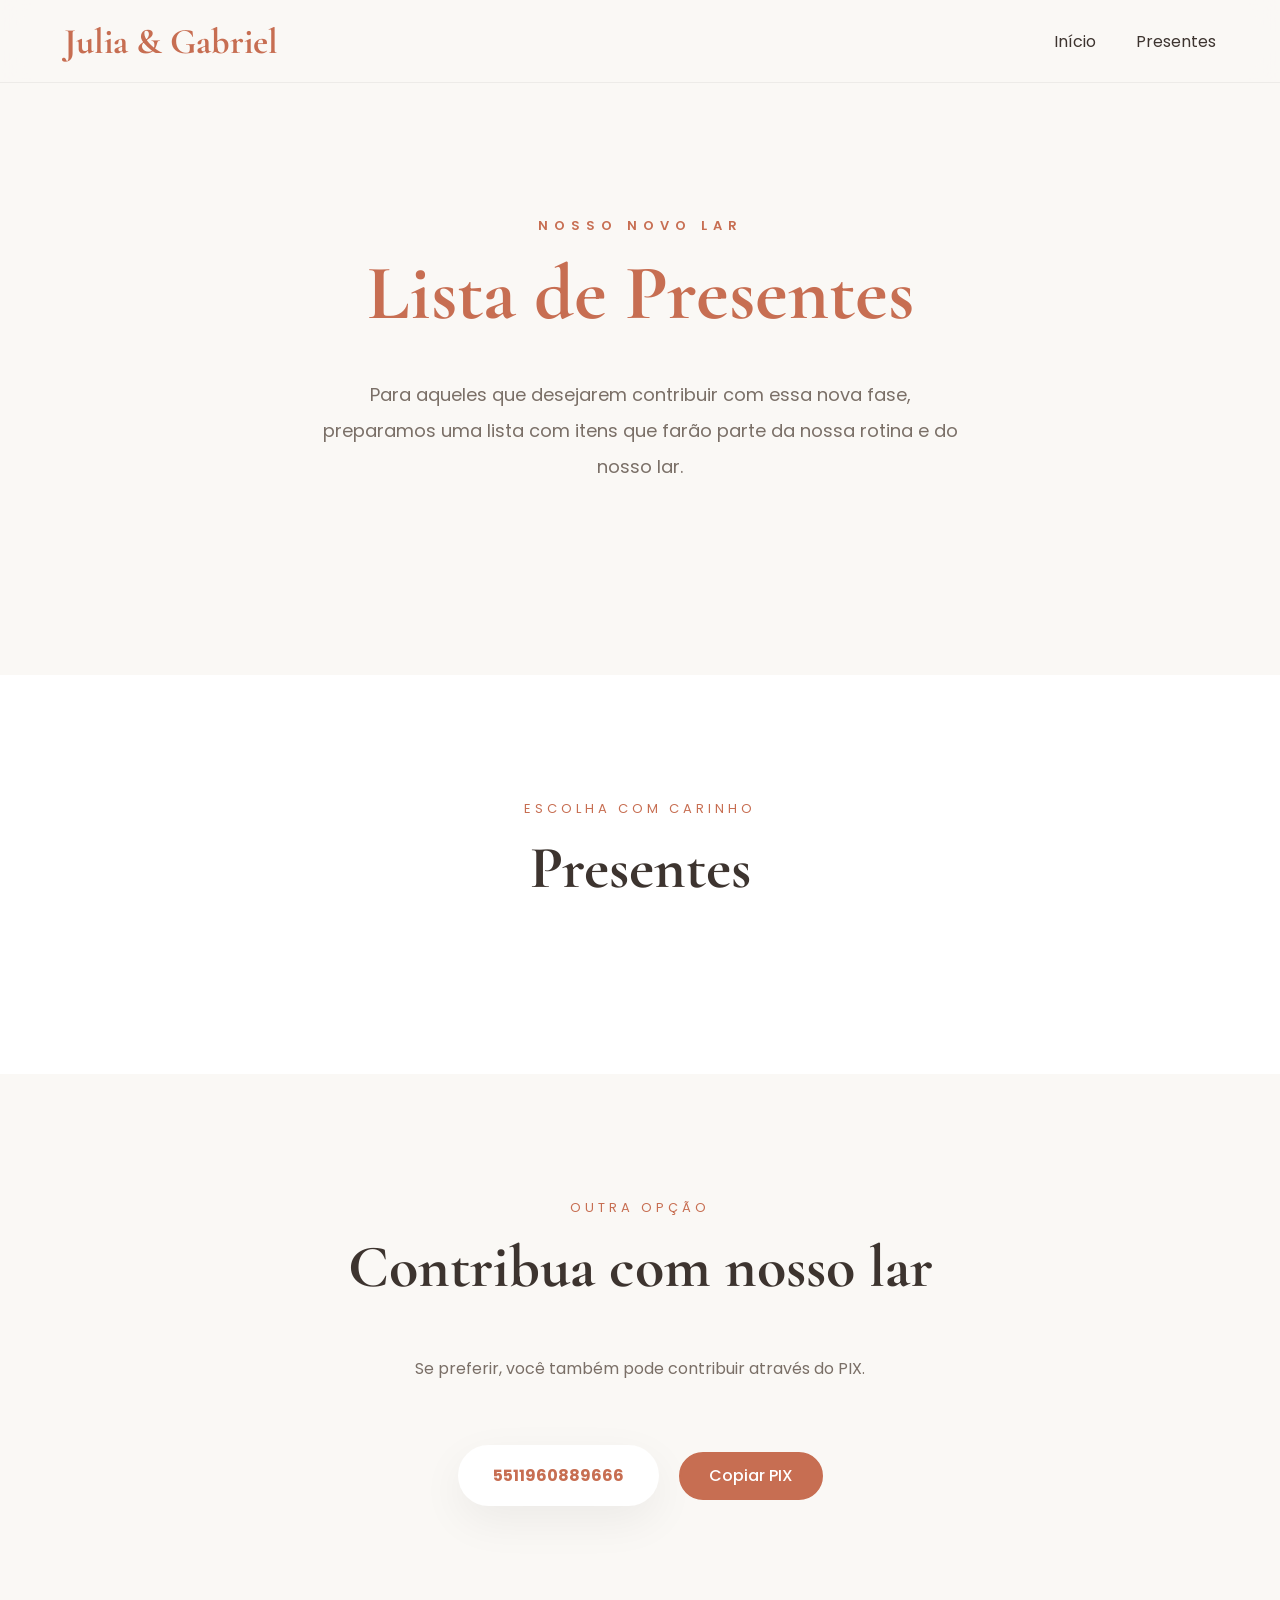
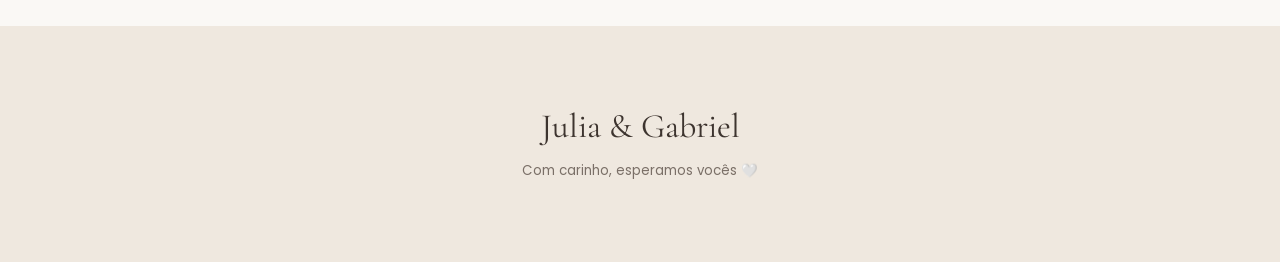
==== presentes.html @ 480dfcc9 "Add files via upload" ====
<!DOCTYPE html>
<html lang="pt-BR">

<head>

<meta charset="UTF-8">
<meta name="viewport" content="width=device-width, initial-scale=1.0">

<title>Presentes | Julia & Gabriel</title>

<link rel="stylesheet" href="style.css">


<!-- Google Fonts -->

<link rel="preconnect" href="https://fonts.googleapis.com">
<link rel="preconnect" href="https://fonts.gstatic.com" crossorigin>

<link href="https://fonts.googleapis.com/css2?family=Cormorant+Garamond:wght@500;600;700&family=Poppins:wght@300;400;500;600&display=swap" rel="stylesheet">


</head>


<body>


<header>

<nav>


<a class="logo" href="index.html">
Julia & Gabriel
</a>



<ul>

<li>
<a href="index.html">
Início
</a>
</li>


<li>
<a href="presentes.html">
Presentes
</a>
</li>


</ul>


</nav>

</header>





<section class="hero-presentes">


<div>


<p class="eyebrow">
NOSSO NOVO LAR
</p>



<h1>
Lista de Presentes
</h1>



<p class="descricao">

Para aqueles que desejarem contribuir com essa nova fase, preparamos uma lista com itens que farão parte da nossa rotina e do nosso lar.

</p>


</div>


</section>







<section class="lista-presentes">


<div class="section-title">

<span>
ESCOLHA COM CARINHO
</span>


<h2>
Presentes
</h2>


</div>




<div id="containerPresentes">

<!-- preenchido pelo JavaScript -->

</div>


</section>







<section class="pix">


<div class="section-title">

<span>
OUTRA OPÇÃO
</span>


<h2>
Contribua com nosso lar
</h2>


</div>



<p class="intro">

Se preferir, você também pode contribuir através do PIX.

</p>



<div class="pix-box">


<strong id="chavePix">
5511960889666
</strong>



<button 
class="btn btn-primary" 
onclick="copiarPix()">

Copiar PIX

</button>



</div>



</section>







<div id="modalPresente" class="modal">


<div class="modal-content">



<button 
class="fechar" 
onclick="fecharModal()">

×

</button>





<h2>
Vou presentear 💛
</h2>





<p id="nomePresenteSelecionado"></p>





<form id="formPresente">


<input

type="text"

id="nomeConvidado"

name="nome"

placeholder="Seu nome"

required

>



<input

type="hidden"

id="idPresente"

name="idPresente"

>





<button 

class="btn btn-primary"

type="submit">

Confirmar

</button>



</form>





</div>


</div>







<footer>


<p>
Julia & Gabriel
</p>


<small>
Com carinho, esperamos vocês 🤍
</small>


</footer>





<script src="presentes.js"></script>


</body>

</html>
---- style.css ----
/* ===================================
   OPEN HOUSE
   Julia & Gabriel
=================================== */

:root{

    --background:#FAF8F5;
    --paper:#FFFFFF;
    --linen:#EFE8DF;

    --offwhite:#F7F5F1;
    --terracota:#C76E52;
    --terracota-dark:#B65F44;
    --madeira:#C39B75;

    --text:#3D342F;
    --text-light:#7A6F67;

    --radius:22px;

    --shadow:
    0 15px 45px rgba(0,0,0,.06);

}

*{

    margin:0;
    padding:0;
    box-sizing:border-box;

}

html{

    scroll-behavior:smooth;

}

body{

    font-family:'Poppins',sans-serif;

    background:var(--background);

    color:var(--text);

    overflow-x:hidden;

}

/* ===================================
NAVBAR
=================================== */

header{

    position:fixed;

    width:100%;

    top:0;

    left:0;

    z-index:999;

    backdrop-filter:blur(14px);

    background:rgba(250,248,245,.78);

    border-bottom:1px solid rgba(0,0,0,.05);

}

nav{

    width:min(1200px,90%);

    margin:auto;

    height:82px;

    display:flex;

    justify-content:space-between;

    align-items:center;

}

.logo{

    text-decoration:none;

    color:var(--terracota);

    font-family:"Cormorant Garamond",serif;

    font-size:36px;

    font-weight:700;

}

nav ul{

    display:flex;

    gap:40px;

    list-style:none;

}

nav a{

    text-decoration:none;

    color:var(--text);

    transition:.3s;

}

nav li a:hover{

    color:var(--terracota);

}

/* ===================================
HERO
=================================== */

.hero{

    min-height:100vh;

    display:flex;

    align-items:center;

    justify-content:center;

    padding:120px 20px;

}

.hero-content{

    width:min(900px,100%);

    text-align:center;

}

.eyebrow{

    letter-spacing:6px;

    color:var(--terracota);

    font-size:13px;

    font-weight:600;

    text-transform:uppercase;

    margin-bottom:18px;

}

.hero h1{

    font-family:"Cormorant Garamond",serif;

    font-size:88px;

    font-weight:700;

    line-height:1;

}

.nomes{

    margin-top:20px;

    font-size:22px;

    color:var(--terracota);

}

.descricao{

    max-width:650px;

    margin:45px auto;

    line-height:2;

    color:var(--text-light);

    font-size:18px;

}

.evento{

    display:flex;

    justify-content:center;

    gap:60px;

    margin-bottom:50px;

}

.item{

    display:flex;

    align-items:center;

    gap:10px;

    color:var(--text);

}

.item svg{

    width:20px;

    height:20px;

    color:var(--terracota);

}

/* ===================================
BOTÕES
=================================== */

.acoes{

    display:flex;

    justify-content:center;

    gap:20px;

    flex-wrap:wrap;

}

.btn{

    display:flex;

    align-items:center;

    gap:10px;

    padding:18px 34px;

    border-radius:999px;

    text-decoration:none;

    transition:.3s;

    font-weight:500;

    border:2px solid var(--terracota);

    color:var(--terracota);

}

.btn:hover{

    transform:translateY(-4px);

}

.btn-primary{

    background:var(--terracota);

    color:white;

}

.btn-primary:hover{

    background:var(--terracota-dark);

}

/* ===================================
CONTADOR
=================================== */

#contador {
    display: flex;
    justify-content: center;
    gap: 25px;
    margin-top: 40px;
}

.tempo {
    text-align: center;
}

.tempo span {
    font-family: 'Cormorant Garamond', serif;
    font-size: 48px;
    color: #cf7558;
    font-weight: 600;
}

.tempo small {
    display: block;
    font-family: 'Poppins', sans-serif;
    font-size: 12px;
    text-transform: uppercase;
    letter-spacing: 2px;
}

/* ===================================
SEÇÕES
=================================== */

section{

    padding:120px 20px;

}

.section-title{

    text-align:center;

    margin-bottom:50px;

}

.section-title span{

    color:var(--terracota);

    text-transform:uppercase;

    letter-spacing:4px;

    font-size:13px;

}

.section-title h2{

    margin-top:12px;

    font-family:"Cormorant Garamond",serif;

    font-size:60px;

}

.sobre{

    background:var(--paper);

}

.sobre p{

    width:min(750px,100%);

    margin:auto;

    text-align:center;

    line-height:2;

    color:var(--text-light);

    font-size:18px;

}

/* ===================================
PALETA
=================================== */

.intro{

    max-width:700px;

    margin:0 auto 60px;

    text-align:center;

    color:var(--text-light);

    line-height:2;

}

.palette{

    display:grid;

    grid-template-columns:repeat(auto-fit,minmax(180px,1fr));

    gap:30px;

    width:min(1000px,100%);

    margin:auto;

}

.palette-item{

    background:white;

    padding:35px;

    border-radius:var(--radius);

    box-shadow:var(--shadow);

    text-align:center;

    transition:.35s;

}

.palette-item:hover{

    transform:translateY(-10px);

}

.circle{

    width:90px;

    height:90px;

    border-radius:50%;

    margin:0 auto 20px;

}

.offwhite{

    background:#F7F5F1;

    border:1px solid #E6DFD8;

}

.madeira{

    background:var(--madeira);

}

.terracota{

    background:var(--terracota);

}

.algodao{

    background:var(--linen);

    border:1px solid #DDD4CB;

}

.palette-item h3{

    font-family:"Cormorant Garamond",serif;

    font-size:32px;

}

/* ===================================
CTA
=================================== */

.cta{

    text-align:center;

}

.icone svg{

    width:45px;

    height:45px;

    color:var(--terracota);

    margin-bottom:20px;

}

.cta h2{

    font-family:"Cormorant Garamond",serif;

    font-size:54px;

}

.cta p{

    max-width:650px;

    margin:30px auto 40px;

    line-height:2;

    color:var(--text-light);

}

/* ===================================
FOOTER
=================================== */

footer{

    padding:80px 20px;

    text-align:center;

    background:var(--linen);

}

footer p{

    font-family:"Cormorant Garamond",serif;

    font-size:34px;

    margin-bottom:10px;

}

footer small{

    color:var(--text-light);

}

/* ===================================
RESPONSIVO
=================================== */

@media(max-width:900px){

nav ul{

display:none;

}

.hero h1{

font-size:58px;

}

.section-title h2{

font-size:44px;

}

.evento{

flex-direction:column;

gap:18px;

}

.acoes{

flex-direction:column;

}

.btn{

justify-content:center;

}

.palette{

grid-template-columns:1fr 1fr;

}

}

@media(max-width:600px){

.palette{

grid-template-columns:1fr;

}

.hero{

padding-top:150px;

}

.hero h1{

font-size:48px;

}

.descricao{

font-size:16px;

}
}

/* ===================================
   PÁGINA DE PRESENTES
=================================== */


.hero-presentes{

    min-height:75vh;

    display:flex;

    justify-content:center;

    align-items:center;

    text-align:center;

    padding:150px 20px 80px;

}



.hero-presentes h1{

    font-family:"Cormorant Garamond",serif;

    font-size:78px;

    font-weight:700;

    line-height:1;

    color:var(--terracota);

}




.lista-presentes{

    background:var(--paper);

}



#containerPresentes{

    width:min(1200px,90%);

    margin:auto;

    display:grid;

    grid-template-columns:
    repeat(auto-fit,minmax(260px,1fr));

    gap:35px;

}





/* CARD PRESENTE */

.card-presente{

    background:var(--background);

    border-radius:var(--radius);

    padding:30px;

    text-align:center;

    box-shadow:var(--shadow);

    transition:.35s;

}



.card-presente:hover{

    transform:translateY(-8px);

}




.imagem-presente{

    height:190px;

    display:flex;

    align-items:center;

    justify-content:center;

    font-size:65px;

    margin-bottom:25px;

}



.imagem-presente img{

    width:100%;

    height:100%;

    object-fit:cover;

    border-radius:18px;

}





.card-presente h3{

    font-family:"Cormorant Garamond",serif;

    font-size:34px;

    font-weight:600;

    margin-bottom:10px;

}




.card-presente p{

    color:var(--text-light);

    margin-bottom:15px;

}



.card-presente strong{

    display:block;

    color:var(--terracota);

    font-size:18px;

    margin-bottom:25px;

}



.card-presente button{

    display:flex;

    justify-content:center;

    align-items:center;

    margin:25px auto 0;

    background:var(--terracota);

    color:white;

    border:none;

    padding:16px 40px;

    border-radius:999px;

    font-family:"Poppins",sans-serif;

    font-size:16px;

    cursor:pointer;

    transition:.3s;

}

.card-presente button:hover{

    background:var(--terracota-dark);

    transform:translateY(-3px);

}





/* ===================================
PIX
=================================== */


.pix{

    text-align:center;

    background:var(--background);

}



.pix-box{

    display:flex;

    justify-content:center;

    align-items:center;

    gap:20px;

    flex-wrap:wrap;

}



.pix-box strong{

    background:white;

    padding:18px 35px;

    border-radius:999px;

    box-shadow:var(--shadow);

    color:var(--terracota);

}





/* ===================================
MODAL PRESENTE
=================================== */


.modal{

    display:none;

    position:fixed;

    top:0;
    left:0;

    width:100%;
    height:100%;

    background:rgba(0,0,0,.45);

    justify-content:center;
    align-items:center;

    z-index:9999;

}



.modal-content{

    position:relative;

    width:min(520px,90%);

    background:white;

    padding:45px 50px;

    border-radius:30px;

    text-align:center;

    box-shadow:0 20px 60px rgba(0,0,0,.15);



}



.fechar{

    position:absolute;

    top:15px;
    right:20px;

    border:none;

    background:none;

    font-size:30px;

    cursor:pointer;

}




/* ===================================
RESPONSIVO PRESENTES
=================================== */


@media(max-width:900px){


.hero-presentes h1{

    font-size:58px;

}


}



@media(max-width:600px){


.hero-presentes h1{

    font-size:45px;

}


#containerPresentes{

    width:90%;

}


.card-presente h3{

    font-size:28px;

}


}

#containerPresentes{

    display:grid !important;

    grid-template-columns:repeat(
        auto-fit,
        minmax(260px,1fr)
    ) !important;

    gap:30px;

}



.card-presente{

    background:white !important;

    padding:30px !important;

    border-radius:22px !important;

    box-shadow:
    0 15px 45px rgba(0,0,0,.06) !important;

}
/* ===================================
   AJUSTE MODAL PRESENTE
=================================== */

.modal-content h2{

    font-family:"Cormorant Garamond",serif;
    font-size:38px;
    color:var(--text);
    margin-bottom:15px;

}


.modal-content p{

    font-size:18px;
    color:var(--text);
    margin-bottom:15px;

}


.modal-content input{

    width:100%;

    max-width:260px;

    padding:14px 20px;

    border:1px solid #ddd;

    border-radius:999px;

    font-family:"Poppins",sans-serif;

    font-size:15px;

    text-align:center;

    outline:none;

    margin-bottom:20px;

}


.modal-content input:focus{

    border-color:var(--terracota);

}


.modal-content button{

    background:var(--terracota);

    color:white;

    border:none;

    padding:16px 40px;

    border-radius:999px;

    font-family:"Poppins",sans-serif;

    font-size:16px;

    cursor:pointer;

    transition:.3s;

}


.modal-content button:hover{

    background:var(--terracota-dark);

    transform:translateY(-3px);

}


/* nome do presente escolhido */

.modal-content strong{

    color:var(--text);

}

/* ===================================
   AJUSTE FINAL DOS BOTÕES
   OPEN HOUSE
=================================== */


/* Base de todos os botões */

.btn,
button.btn,
.card-presente button,
.card-presente a.btn,
.modal-content button:not(.fechar){

    display:inline-flex;

    width:auto;

    min-width:0;

    height:auto;

    align-items:center;

    justify-content:center;

    text-align:center;

    gap:10px;

    padding:14px 28px;

    border-radius:999px;

    font-family:"Poppins",sans-serif;

    font-size:16px;

    font-weight:500;

    line-height:1;

    white-space:nowrap;

    box-sizing:border-box;

}



/* Remove largura forçada dos cards */

.card-presente button,
.card-presente a.btn{

    margin-left:auto;

    margin-right:auto;

}



/* Botão principal */

.btn-primary,
.card-presente button.btn-primary,
.modal-content button:not(.fechar){

    background:var(--terracota);

    color:white;

    border:2px solid var(--terracota);

}



/* Botão secundário */

.btn:not(.btn-primary){

    background:transparent;

    color:var(--terracota);

    border:2px solid var(--terracota);

}



/* Hover */

.btn:hover,
.card-presente button:hover,
.modal-content button:not(.fechar):hover{

    transform:translateY(-3px);

}



/* Ícones dentro dos botões */

.btn svg,
.btn i{

    width:18px;

    height:18px;

    flex-shrink:0;

}



/* Botão desabilitado */

button:disabled{

    cursor:not-allowed;

    opacity:.7;

    transform:none !important;

}



/* ===================================
   BOTÃO FECHAR DO MODAL
   NÃO ALTERAR
=================================== */


.fechar{

    width:auto !important;

    min-width:0 !important;

    height:auto !important;

    padding: 2px !important;

    border:none !important;

    background: var(--terracota) !important;

    display:block !important;

    transform:none !important;

}
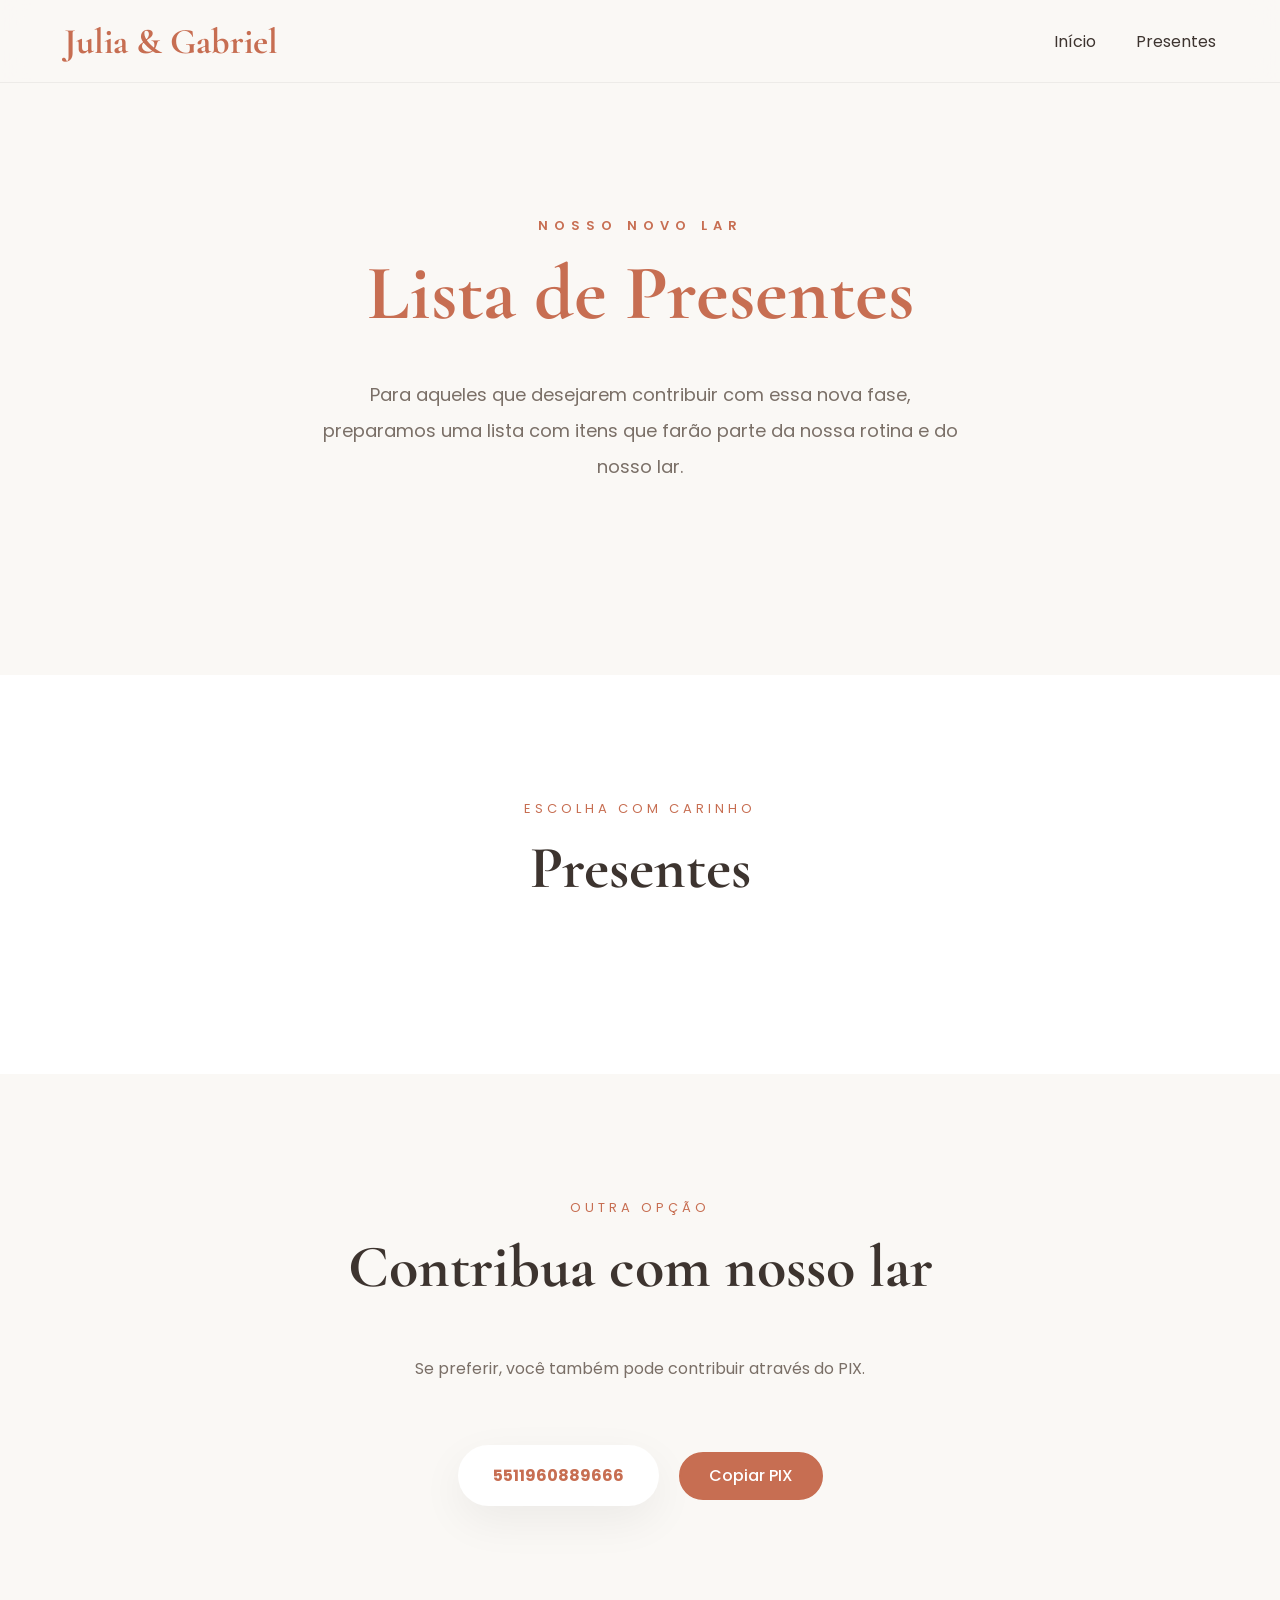
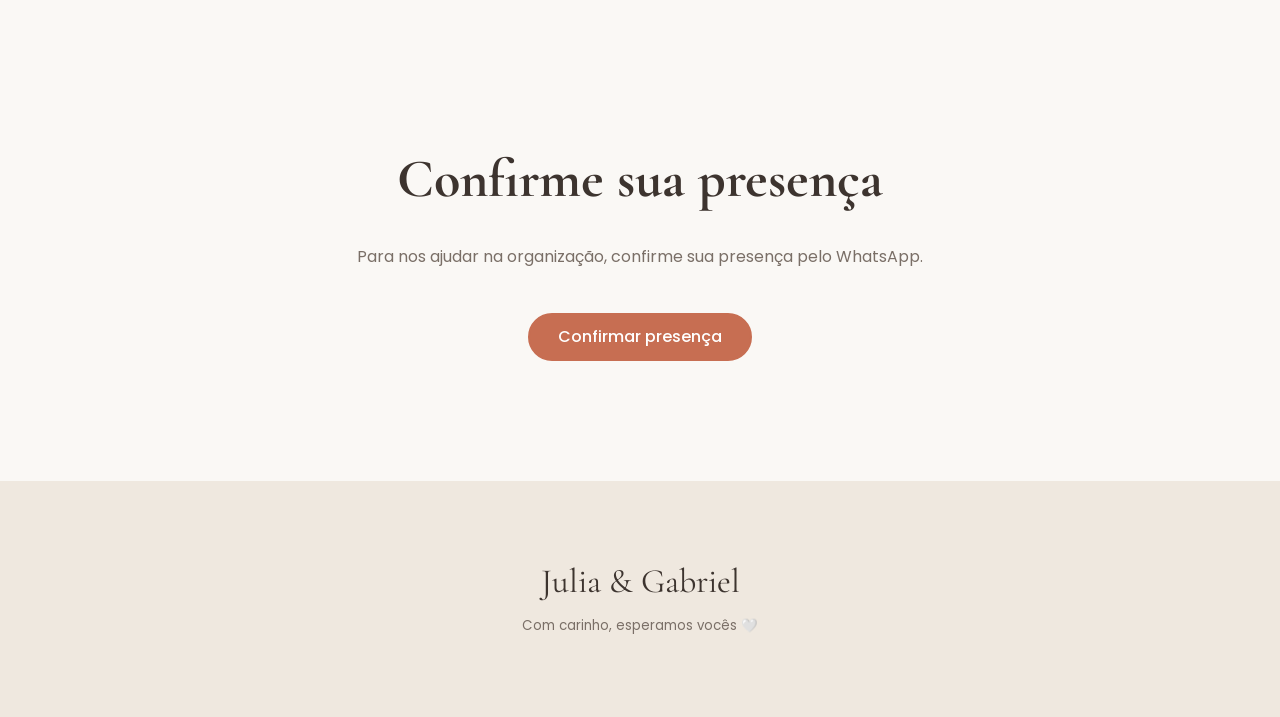
==== commit e1c6535a: "Primeira versão do Open House" ====
--- a/presentes.html
+++ b/presentes.html
@@ -1,314 +1,337 @@
-<!DOCTYPE html>
-<html lang="pt-BR">
-
-<head>
-
-<meta charset="UTF-8">
-<meta name="viewport" content="width=device-width, initial-scale=1.0">
-
-<title>Presentes | Julia & Gabriel</title>
-
-<link rel="stylesheet" href="style.css">
-
-
-<!-- Google Fonts -->
-
-<link rel="preconnect" href="https://fonts.googleapis.com">
-<link rel="preconnect" href="https://fonts.gstatic.com" crossorigin>
-
-<link href="https://fonts.googleapis.com/css2?family=Cormorant+Garamond:wght@500;600;700&family=Poppins:wght@300;400;500;600&display=swap" rel="stylesheet">
-
-
-</head>
-
-
-<body>
-
-
-<header>
-
-<nav>
-
-
-<a class="logo" href="index.html">
-Julia & Gabriel
-</a>
-
-
-
-<ul>
-
-<li>
-<a href="index.html">
-Início
-</a>
-</li>
-
-
-<li>
-<a href="presentes.html">
-Presentes
-</a>
-</li>
-
-
-</ul>
-
-
-</nav>
-
-</header>
-
-
-
-
-
-<section class="hero-presentes">
-
-
-<div>
-
-
-<p class="eyebrow">
-NOSSO NOVO LAR
-</p>
-
-
-
-<h1>
-Lista de Presentes
-</h1>
-
-
-
-<p class="descricao">
-
-Para aqueles que desejarem contribuir com essa nova fase, preparamos uma lista com itens que farão parte da nossa rotina e do nosso lar.
-
-</p>
-
-
-</div>
-
-
-</section>
-
-
-
-
-
-
-
-<section class="lista-presentes">
-
-
-<div class="section-title">
-
-<span>
-ESCOLHA COM CARINHO
-</span>
-
-
-<h2>
-Presentes
-</h2>
-
-
-</div>
-
-
-
-
-<div id="containerPresentes">
-
-<!-- preenchido pelo JavaScript -->
-
-</div>
-
-
-</section>
-
-
-
-
-
-
-
-<section class="pix">
-
-
-<div class="section-title">
-
-<span>
-OUTRA OPÇÃO
-</span>
-
-
-<h2>
-Contribua com nosso lar
-</h2>
-
-
-</div>
-
-
-
-<p class="intro">
-
-Se preferir, você também pode contribuir através do PIX.
-
-</p>
-
-
-
-<div class="pix-box">
-
-
-<strong id="chavePix">
-5511960889666
-</strong>
-
-
-
-<button 
-class="btn btn-primary" 
-onclick="copiarPix()">
-
-Copiar PIX
-
-</button>
-
-
-
-</div>
-
-
-
-</section>
-
-
-
-
-
-
-
-<div id="modalPresente" class="modal">
-
-
-<div class="modal-content">
-
-
-
-<button 
-class="fechar" 
-onclick="fecharModal()">
-
-×
-
-</button>
-
-
-
-
-
-<h2>
-Vou presentear 💛
-</h2>
-
-
-
-
-
-<p id="nomePresenteSelecionado"></p>
-
-
-
-
-
-<form id="formPresente">
-
-
-<input
-
-type="text"
-
-id="nomeConvidado"
-
-name="nome"
-
-placeholder="Seu nome"
-
-required
-
->
-
-
-
-<input
-
-type="hidden"
-
-id="idPresente"
-
-name="idPresente"
-
->
-
-
-
-
-
-<button 
-
-class="btn btn-primary"
-
-type="submit">
-
-Confirmar
-
-</button>
-
-
-
-</form>
-
-
-
-
-
-</div>
-
-
-</div>
-
-
-
-
-
-
-
-<footer>
-
-
-<p>
-Julia & Gabriel
-</p>
-
-
-<small>
-Com carinho, esperamos vocês 🤍
-</small>
-
-
-</footer>
-
-
-
-
-
-<script src="presentes.js"></script>
-
-
-</body>
-
+<!DOCTYPE html>
+<html lang="pt-BR">
+
+<head>
+
+<meta charset="UTF-8">
+<meta name="viewport" content="width=device-width, initial-scale=1.0">
+
+<title>Presentes | Julia & Gabriel</title>
+
+<link rel="stylesheet" href="style.css">
+
+
+<!-- Google Fonts -->
+
+<link rel="preconnect" href="https://fonts.googleapis.com">
+<link rel="preconnect" href="https://fonts.gstatic.com" crossorigin>
+
+<link href="https://fonts.googleapis.com/css2?family=Cormorant+Garamond:wght@500;600;700&family=Poppins:wght@300;400;500;600&display=swap" rel="stylesheet">
+
+
+</head>
+
+
+<body>
+
+
+<header>
+
+<nav>
+
+
+<a class="logo" href="index.html">
+Julia & Gabriel
+</a>
+
+
+
+<ul>
+
+<li>
+<a href="index.html">
+Início
+</a>
+</li>
+
+
+<li>
+<a href="presentes.html">
+Presentes
+</a>
+</li>
+
+
+</ul>
+
+
+</nav>
+
+</header>
+
+
+
+
+
+<section class="hero-presentes">
+
+
+<div>
+
+
+<p class="eyebrow">
+NOSSO NOVO LAR
+</p>
+
+
+
+<h1>
+Lista de Presentes
+</h1>
+
+
+
+<p class="descricao">
+
+Para aqueles que desejarem contribuir com essa nova fase, preparamos uma lista com itens que farão parte da nossa rotina e do nosso lar.
+
+</p>
+
+
+</div>
+
+
+</section>
+
+
+
+
+
+
+
+<section class="lista-presentes">
+
+
+<div class="section-title">
+
+<span>
+ESCOLHA COM CARINHO
+</span>
+
+
+<h2>
+Presentes
+</h2>
+
+
+</div>
+
+
+
+
+<div id="containerPresentes">
+
+<!-- preenchido pelo JavaScript -->
+
+</div>
+
+
+</section>
+
+
+
+
+
+
+
+<section class="pix">
+
+
+<div class="section-title">
+
+<span>
+OUTRA OPÇÃO
+</span>
+
+
+<h2>
+Contribua com nosso lar
+</h2>
+
+
+</div>
+
+
+
+<p class="intro">
+
+Se preferir, você também pode contribuir através do PIX.
+
+</p>
+
+
+
+<div class="pix-box">
+
+
+<strong id="chavePix">
+5511960889666
+</strong>
+
+
+
+<button 
+class="btn btn-primary" 
+onclick="copiarPix()">
+
+Copiar PIX
+
+</button>
+
+
+
+</div>
+
+
+
+</section>
+
+
+
+
+
+
+
+<div id="modalPresente" class="modal">
+
+
+<div class="modal-content">
+
+
+
+<button 
+class="fechar" 
+onclick="fecharModal()">
+
+×
+
+</button>
+
+
+
+
+
+<h2>
+Vou presentear 💛
+</h2>
+
+
+
+
+
+<p id="nomePresenteSelecionado"></p>
+
+
+
+
+
+<form id="formPresente">
+
+
+<input
+
+type="text"
+
+id="nomeConvidado"
+
+name="nome"
+
+placeholder="Seu nome"
+
+required
+
+>
+
+
+
+<input
+
+type="hidden"
+
+id="idPresente"
+
+name="idPresente"
+
+>
+
+
+
+
+
+<button 
+
+class="btn btn-primary"
+
+type="submit">
+
+Confirmar
+
+</button>
+
+
+
+</form>
+
+
+
+
+
+</div>
+
+
+</div>
+
+
+<section id="rsvp" class="cta">
+
+        <i data-lucide="message-circle-heart" class="icone"></i>
+
+        <h2>Confirme sua presença</h2>
+
+        <p>
+
+            Para nos ajudar na organização,
+            confirme sua presença pelo WhatsApp.
+
+        </p>
+
+        <a 
+            href="https://wa.me/5511960889666?text=Olá,%20Julia%20e%20Gabriel!%20Confirmo%20minha%20presença%20no%20Open%20House%20do%20novo%20lar%20de%20vocês%20"
+            class="btn btn-primary"
+            target="_blank">
+
+             Confirmar presença
+
+        </a>
+
+    </section>
+
+
+
+
+
+<footer>
+
+
+<p>
+Julia & Gabriel
+</p>
+
+
+<small>
+Com carinho, esperamos vocês 🤍
+</small>
+
+
+</footer>
+
+
+
+
+
+<script src="presentes.js"></script>
+
+
+</body>
+
 </html>
--- a/style.css
+++ b/style.css
@@ -1,1305 +1,1305 @@
-/* ===================================
-   OPEN HOUSE
-   Julia & Gabriel
-=================================== */
-
-:root{
-
-    --background:#FAF8F5;
-    --paper:#FFFFFF;
-    --linen:#EFE8DF;
-
-    --offwhite:#F7F5F1;
-    --terracota:#C76E52;
-    --terracota-dark:#B65F44;
-    --madeira:#C39B75;
-
-    --text:#3D342F;
-    --text-light:#7A6F67;
-
-    --radius:22px;
-
-    --shadow:
-    0 15px 45px rgba(0,0,0,.06);
-
-}
-
-*{
-
-    margin:0;
-    padding:0;
-    box-sizing:border-box;
-
-}
-
-html{
-
-    scroll-behavior:smooth;
-
-}
-
-body{
-
-    font-family:'Poppins',sans-serif;
-
-    background:var(--background);
-
-    color:var(--text);
-
-    overflow-x:hidden;
-
-}
-
-/* ===================================
-NAVBAR
-=================================== */
-
-header{
-
-    position:fixed;
-
-    width:100%;
-
-    top:0;
-
-    left:0;
-
-    z-index:999;
-
-    backdrop-filter:blur(14px);
-
-    background:rgba(250,248,245,.78);
-
-    border-bottom:1px solid rgba(0,0,0,.05);
-
-}
-
-nav{
-
-    width:min(1200px,90%);
-
-    margin:auto;
-
-    height:82px;
-
-    display:flex;
-
-    justify-content:space-between;
-
-    align-items:center;
-
-}
-
-.logo{
-
-    text-decoration:none;
-
-    color:var(--terracota);
-
-    font-family:"Cormorant Garamond",serif;
-
-    font-size:36px;
-
-    font-weight:700;
-
-}
-
-nav ul{
-
-    display:flex;
-
-    gap:40px;
-
-    list-style:none;
-
-}
-
-nav a{
-
-    text-decoration:none;
-
-    color:var(--text);
-
-    transition:.3s;
-
-}
-
-nav li a:hover{
-
-    color:var(--terracota);
-
-}
-
-/* ===================================
-HERO
-=================================== */
-
-.hero{
-
-    min-height:100vh;
-
-    display:flex;
-
-    align-items:center;
-
-    justify-content:center;
-
-    padding:120px 20px;
-
-}
-
-.hero-content{
-
-    width:min(900px,100%);
-
-    text-align:center;
-
-}
-
-.eyebrow{
-
-    letter-spacing:6px;
-
-    color:var(--terracota);
-
-    font-size:13px;
-
-    font-weight:600;
-
-    text-transform:uppercase;
-
-    margin-bottom:18px;
-
-}
-
-.hero h1{
-
-    font-family:"Cormorant Garamond",serif;
-
-    font-size:88px;
-
-    font-weight:700;
-
-    line-height:1;
-
-}
-
-.nomes{
-
-    margin-top:20px;
-
-    font-size:22px;
-
-    color:var(--terracota);
-
-}
-
-.descricao{
-
-    max-width:650px;
-
-    margin:45px auto;
-
-    line-height:2;
-
-    color:var(--text-light);
-
-    font-size:18px;
-
-}
-
-.evento{
-
-    display:flex;
-
-    justify-content:center;
-
-    gap:60px;
-
-    margin-bottom:50px;
-
-}
-
-.item{
-
-    display:flex;
-
-    align-items:center;
-
-    gap:10px;
-
-    color:var(--text);
-
-}
-
-.item svg{
-
-    width:20px;
-
-    height:20px;
-
-    color:var(--terracota);
-
-}
-
-/* ===================================
-BOTÕES
-=================================== */
-
-.acoes{
-
-    display:flex;
-
-    justify-content:center;
-
-    gap:20px;
-
-    flex-wrap:wrap;
-
-}
-
-.btn{
-
-    display:flex;
-
-    align-items:center;
-
-    gap:10px;
-
-    padding:18px 34px;
-
-    border-radius:999px;
-
-    text-decoration:none;
-
-    transition:.3s;
-
-    font-weight:500;
-
-    border:2px solid var(--terracota);
-
-    color:var(--terracota);
-
-}
-
-.btn:hover{
-
-    transform:translateY(-4px);
-
-}
-
-.btn-primary{
-
-    background:var(--terracota);
-
-    color:white;
-
-}
-
-.btn-primary:hover{
-
-    background:var(--terracota-dark);
-
-}
-
-/* ===================================
-CONTADOR
-=================================== */
-
-#contador {
-    display: flex;
-    justify-content: center;
-    gap: 25px;
-    margin-top: 40px;
-}
-
-.tempo {
-    text-align: center;
-}
-
-.tempo span {
-    font-family: 'Cormorant Garamond', serif;
-    font-size: 48px;
-    color: #cf7558;
-    font-weight: 600;
-}
-
-.tempo small {
-    display: block;
-    font-family: 'Poppins', sans-serif;
-    font-size: 12px;
-    text-transform: uppercase;
-    letter-spacing: 2px;
-}
-
-/* ===================================
-SEÇÕES
-=================================== */
-
-section{
-
-    padding:120px 20px;
-
-}
-
-.section-title{
-
-    text-align:center;
-
-    margin-bottom:50px;
-
-}
-
-.section-title span{
-
-    color:var(--terracota);
-
-    text-transform:uppercase;
-
-    letter-spacing:4px;
-
-    font-size:13px;
-
-}
-
-.section-title h2{
-
-    margin-top:12px;
-
-    font-family:"Cormorant Garamond",serif;
-
-    font-size:60px;
-
-}
-
-.sobre{
-
-    background:var(--paper);
-
-}
-
-.sobre p{
-
-    width:min(750px,100%);
-
-    margin:auto;
-
-    text-align:center;
-
-    line-height:2;
-
-    color:var(--text-light);
-
-    font-size:18px;
-
-}
-
-/* ===================================
-PALETA
-=================================== */
-
-.intro{
-
-    max-width:700px;
-
-    margin:0 auto 60px;
-
-    text-align:center;
-
-    color:var(--text-light);
-
-    line-height:2;
-
-}
-
-.palette{
-
-    display:grid;
-
-    grid-template-columns:repeat(auto-fit,minmax(180px,1fr));
-
-    gap:30px;
-
-    width:min(1000px,100%);
-
-    margin:auto;
-
-}
-
-.palette-item{
-
-    background:white;
-
-    padding:35px;
-
-    border-radius:var(--radius);
-
-    box-shadow:var(--shadow);
-
-    text-align:center;
-
-    transition:.35s;
-
-}
-
-.palette-item:hover{
-
-    transform:translateY(-10px);
-
-}
-
-.circle{
-
-    width:90px;
-
-    height:90px;
-
-    border-radius:50%;
-
-    margin:0 auto 20px;
-
-}
-
-.offwhite{
-
-    background:#F7F5F1;
-
-    border:1px solid #E6DFD8;
-
-}
-
-.madeira{
-
-    background:var(--madeira);
-
-}
-
-.terracota{
-
-    background:var(--terracota);
-
-}
-
-.algodao{
-
-    background:var(--linen);
-
-    border:1px solid #DDD4CB;
-
-}
-
-.palette-item h3{
-
-    font-family:"Cormorant Garamond",serif;
-
-    font-size:32px;
-
-}
-
-/* ===================================
-CTA
-=================================== */
-
-.cta{
-
-    text-align:center;
-
-}
-
-.icone svg{
-
-    width:45px;
-
-    height:45px;
-
-    color:var(--terracota);
-
-    margin-bottom:20px;
-
-}
-
-.cta h2{
-
-    font-family:"Cormorant Garamond",serif;
-
-    font-size:54px;
-
-}
-
-.cta p{
-
-    max-width:650px;
-
-    margin:30px auto 40px;
-
-    line-height:2;
-
-    color:var(--text-light);
-
-}
-
-/* ===================================
-FOOTER
-=================================== */
-
-footer{
-
-    padding:80px 20px;
-
-    text-align:center;
-
-    background:var(--linen);
-
-}
-
-footer p{
-
-    font-family:"Cormorant Garamond",serif;
-
-    font-size:34px;
-
-    margin-bottom:10px;
-
-}
-
-footer small{
-
-    color:var(--text-light);
-
-}
-
-/* ===================================
-RESPONSIVO
-=================================== */
-
-@media(max-width:900px){
-
-nav ul{
-
-display:none;
-
-}
-
-.hero h1{
-
-font-size:58px;
-
-}
-
-.section-title h2{
-
-font-size:44px;
-
-}
-
-.evento{
-
-flex-direction:column;
-
-gap:18px;
-
-}
-
-.acoes{
-
-flex-direction:column;
-
-}
-
-.btn{
-
-justify-content:center;
-
-}
-
-.palette{
-
-grid-template-columns:1fr 1fr;
-
-}
-
-}
-
-@media(max-width:600px){
-
-.palette{
-
-grid-template-columns:1fr;
-
-}
-
-.hero{
-
-padding-top:150px;
-
-}
-
-.hero h1{
-
-font-size:48px;
-
-}
-
-.descricao{
-
-font-size:16px;
-
-}
-}
-
-/* ===================================
-   PÁGINA DE PRESENTES
-=================================== */
-
-
-.hero-presentes{
-
-    min-height:75vh;
-
-    display:flex;
-
-    justify-content:center;
-
-    align-items:center;
-
-    text-align:center;
-
-    padding:150px 20px 80px;
-
-}
-
-
-
-.hero-presentes h1{
-
-    font-family:"Cormorant Garamond",serif;
-
-    font-size:78px;
-
-    font-weight:700;
-
-    line-height:1;
-
-    color:var(--terracota);
-
-}
-
-
-
-
-.lista-presentes{
-
-    background:var(--paper);
-
-}
-
-
-
-#containerPresentes{
-
-    width:min(1200px,90%);
-
-    margin:auto;
-
-    display:grid;
-
-    grid-template-columns:
-    repeat(auto-fit,minmax(260px,1fr));
-
-    gap:35px;
-
-}
-
-
-
-
-
-/* CARD PRESENTE */
-
-.card-presente{
-
-    background:var(--background);
-
-    border-radius:var(--radius);
-
-    padding:30px;
-
-    text-align:center;
-
-    box-shadow:var(--shadow);
-
-    transition:.35s;
-
-}
-
-
-
-.card-presente:hover{
-
-    transform:translateY(-8px);
-
-}
-
-
-
-
-.imagem-presente{
-
-    height:190px;
-
-    display:flex;
-
-    align-items:center;
-
-    justify-content:center;
-
-    font-size:65px;
-
-    margin-bottom:25px;
-
-}
-
-
-
-.imagem-presente img{
-
-    width:100%;
-
-    height:100%;
-
-    object-fit:cover;
-
-    border-radius:18px;
-
-}
-
-
-
-
-
-.card-presente h3{
-
-    font-family:"Cormorant Garamond",serif;
-
-    font-size:34px;
-
-    font-weight:600;
-
-    margin-bottom:10px;
-
-}
-
-
-
-
-.card-presente p{
-
-    color:var(--text-light);
-
-    margin-bottom:15px;
-
-}
-
-
-
-.card-presente strong{
-
-    display:block;
-
-    color:var(--terracota);
-
-    font-size:18px;
-
-    margin-bottom:25px;
-
-}
-
-
-
-.card-presente button{
-
-    display:flex;
-
-    justify-content:center;
-
-    align-items:center;
-
-    margin:25px auto 0;
-
-    background:var(--terracota);
-
-    color:white;
-
-    border:none;
-
-    padding:16px 40px;
-
-    border-radius:999px;
-
-    font-family:"Poppins",sans-serif;
-
-    font-size:16px;
-
-    cursor:pointer;
-
-    transition:.3s;
-
-}
-
-.card-presente button:hover{
-
-    background:var(--terracota-dark);
-
-    transform:translateY(-3px);
-
-}
-
-
-
-
-
-/* ===================================
-PIX
-=================================== */
-
-
-.pix{
-
-    text-align:center;
-
-    background:var(--background);
-
-}
-
-
-
-.pix-box{
-
-    display:flex;
-
-    justify-content:center;
-
-    align-items:center;
-
-    gap:20px;
-
-    flex-wrap:wrap;
-
-}
-
-
-
-.pix-box strong{
-
-    background:white;
-
-    padding:18px 35px;
-
-    border-radius:999px;
-
-    box-shadow:var(--shadow);
-
-    color:var(--terracota);
-
-}
-
-
-
-
-
-/* ===================================
-MODAL PRESENTE
-=================================== */
-
-
-.modal{
-
-    display:none;
-
-    position:fixed;
-
-    top:0;
-    left:0;
-
-    width:100%;
-    height:100%;
-
-    background:rgba(0,0,0,.45);
-
-    justify-content:center;
-    align-items:center;
-
-    z-index:9999;
-
-}
-
-
-
-.modal-content{
-
-    position:relative;
-
-    width:min(520px,90%);
-
-    background:white;
-
-    padding:45px 50px;
-
-    border-radius:30px;
-
-    text-align:center;
-
-    box-shadow:0 20px 60px rgba(0,0,0,.15);
-
-
-
-}
-
-
-
-.fechar{
-
-    position:absolute;
-
-    top:15px;
-    right:20px;
-
-    border:none;
-
-    background:none;
-
-    font-size:30px;
-
-    cursor:pointer;
-
-}
-
-
-
-
-/* ===================================
-RESPONSIVO PRESENTES
-=================================== */
-
-
-@media(max-width:900px){
-
-
-.hero-presentes h1{
-
-    font-size:58px;
-
-}
-
-
-}
-
-
-
-@media(max-width:600px){
-
-
-.hero-presentes h1{
-
-    font-size:45px;
-
-}
-
-
-#containerPresentes{
-
-    width:90%;
-
-}
-
-
-.card-presente h3{
-
-    font-size:28px;
-
-}
-
-
-}
-
-#containerPresentes{
-
-    display:grid !important;
-
-    grid-template-columns:repeat(
-        auto-fit,
-        minmax(260px,1fr)
-    ) !important;
-
-    gap:30px;
-
-}
-
-
-
-.card-presente{
-
-    background:white !important;
-
-    padding:30px !important;
-
-    border-radius:22px !important;
-
-    box-shadow:
-    0 15px 45px rgba(0,0,0,.06) !important;
-
-}
-/* ===================================
-   AJUSTE MODAL PRESENTE
-=================================== */
-
-.modal-content h2{
-
-    font-family:"Cormorant Garamond",serif;
-    font-size:38px;
-    color:var(--text);
-    margin-bottom:15px;
-
-}
-
-
-.modal-content p{
-
-    font-size:18px;
-    color:var(--text);
-    margin-bottom:15px;
-
-}
-
-
-.modal-content input{
-
-    width:100%;
-
-    max-width:260px;
-
-    padding:14px 20px;
-
-    border:1px solid #ddd;
-
-    border-radius:999px;
-
-    font-family:"Poppins",sans-serif;
-
-    font-size:15px;
-
-    text-align:center;
-
-    outline:none;
-
-    margin-bottom:20px;
-
-}
-
-
-.modal-content input:focus{
-
-    border-color:var(--terracota);
-
-}
-
-
-.modal-content button{
-
-    background:var(--terracota);
-
-    color:white;
-
-    border:none;
-
-    padding:16px 40px;
-
-    border-radius:999px;
-
-    font-family:"Poppins",sans-serif;
-
-    font-size:16px;
-
-    cursor:pointer;
-
-    transition:.3s;
-
-}
-
-
-.modal-content button:hover{
-
-    background:var(--terracota-dark);
-
-    transform:translateY(-3px);
-
-}
-
-
-/* nome do presente escolhido */
-
-.modal-content strong{
-
-    color:var(--text);
-
-}
-
-/* ===================================
-   AJUSTE FINAL DOS BOTÕES
-   OPEN HOUSE
-=================================== */
-
-
-/* Base de todos os botões */
-
-.btn,
-button.btn,
-.card-presente button,
-.card-presente a.btn,
-.modal-content button:not(.fechar){
-
-    display:inline-flex;
-
-    width:auto;
-
-    min-width:0;
-
-    height:auto;
-
-    align-items:center;
-
-    justify-content:center;
-
-    text-align:center;
-
-    gap:10px;
-
-    padding:14px 28px;
-
-    border-radius:999px;
-
-    font-family:"Poppins",sans-serif;
-
-    font-size:16px;
-
-    font-weight:500;
-
-    line-height:1;
-
-    white-space:nowrap;
-
-    box-sizing:border-box;
-
-}
-
-
-
-/* Remove largura forçada dos cards */
-
-.card-presente button,
-.card-presente a.btn{
-
-    margin-left:auto;
-
-    margin-right:auto;
-
-}
-
-
-
-/* Botão principal */
-
-.btn-primary,
-.card-presente button.btn-primary,
-.modal-content button:not(.fechar){
-
-    background:var(--terracota);
-
-    color:white;
-
-    border:2px solid var(--terracota);
-
-}
-
-
-
-/* Botão secundário */
-
-.btn:not(.btn-primary){
-
-    background:transparent;
-
-    color:var(--terracota);
-
-    border:2px solid var(--terracota);
-
-}
-
-
-
-/* Hover */
-
-.btn:hover,
-.card-presente button:hover,
-.modal-content button:not(.fechar):hover{
-
-    transform:translateY(-3px);
-
-}
-
-
-
-/* Ícones dentro dos botões */
-
-.btn svg,
-.btn i{
-
-    width:18px;
-
-    height:18px;
-
-    flex-shrink:0;
-
-}
-
-
-
-/* Botão desabilitado */
-
-button:disabled{
-
-    cursor:not-allowed;
-
-    opacity:.7;
-
-    transform:none !important;
-
-}
-
-
-
-/* ===================================
-   BOTÃO FECHAR DO MODAL
-   NÃO ALTERAR
-=================================== */
-
-
-.fechar{
-
-    width:auto !important;
-
-    min-width:0 !important;
-
-    height:auto !important;
-
-    padding: 2px !important;
-
-    border:none !important;
-
-    background: var(--terracota) !important;
-
-    display:block !important;
-
-    transform:none !important;
-
-}
+/* ===================================
+   OPEN HOUSE
+   Julia & Gabriel
+=================================== */
+
+:root{
+
+    --background:#FAF8F5;
+    --paper:#FFFFFF;
+    --linen:#EFE8DF;
+
+    --offwhite:#F7F5F1;
+    --terracota:#C76E52;
+    --terracota-dark:#B65F44;
+    --madeira:#C39B75;
+
+    --text:#3D342F;
+    --text-light:#7A6F67;
+
+    --radius:22px;
+
+    --shadow:
+    0 15px 45px rgba(0,0,0,.06);
+
+}
+
+*{
+
+    margin:0;
+    padding:0;
+    box-sizing:border-box;
+
+}
+
+html{
+
+    scroll-behavior:smooth;
+
+}
+
+body{
+
+    font-family:'Poppins',sans-serif;
+
+    background:var(--background);
+
+    color:var(--text);
+
+    overflow-x:hidden;
+
+}
+
+/* ===================================
+NAVBAR
+=================================== */
+
+header{
+
+    position:fixed;
+
+    width:100%;
+
+    top:0;
+
+    left:0;
+
+    z-index:999;
+
+    backdrop-filter:blur(14px);
+
+    background:rgba(250,248,245,.78);
+
+    border-bottom:1px solid rgba(0,0,0,.05);
+
+}
+
+nav{
+
+    width:min(1200px,90%);
+
+    margin:auto;
+
+    height:82px;
+
+    display:flex;
+
+    justify-content:space-between;
+
+    align-items:center;
+
+}
+
+.logo{
+
+    text-decoration:none;
+
+    color:var(--terracota);
+
+    font-family:"Cormorant Garamond",serif;
+
+    font-size:36px;
+
+    font-weight:700;
+
+}
+
+nav ul{
+
+    display:flex;
+
+    gap:40px;
+
+    list-style:none;
+
+}
+
+nav a{
+
+    text-decoration:none;
+
+    color:var(--text);
+
+    transition:.3s;
+
+}
+
+nav li a:hover{
+
+    color:var(--terracota);
+
+}
+
+/* ===================================
+HERO
+=================================== */
+
+.hero{
+
+    min-height:100vh;
+
+    display:flex;
+
+    align-items:center;
+
+    justify-content:center;
+
+    padding:120px 20px;
+
+}
+
+.hero-content{
+
+    width:min(900px,100%);
+
+    text-align:center;
+
+}
+
+.eyebrow{
+
+    letter-spacing:6px;
+
+    color:var(--terracota);
+
+    font-size:13px;
+
+    font-weight:600;
+
+    text-transform:uppercase;
+
+    margin-bottom:18px;
+
+}
+
+.hero h1{
+
+    font-family:"Cormorant Garamond",serif;
+
+    font-size:88px;
+
+    font-weight:700;
+
+    line-height:1;
+
+}
+
+.nomes{
+
+    margin-top:20px;
+
+    font-size:22px;
+
+    color:var(--terracota);
+
+}
+
+.descricao{
+
+    max-width:650px;
+
+    margin:45px auto;
+
+    line-height:2;
+
+    color:var(--text-light);
+
+    font-size:18px;
+
+}
+
+.evento{
+
+    display:flex;
+
+    justify-content:center;
+
+    gap:60px;
+
+    margin-bottom:50px;
+
+}
+
+.item{
+
+    display:flex;
+
+    align-items:center;
+
+    gap:10px;
+
+    color:var(--text);
+
+}
+
+.item svg{
+
+    width:20px;
+
+    height:20px;
+
+    color:var(--terracota);
+
+}
+
+/* ===================================
+BOTÕES
+=================================== */
+
+.acoes{
+
+    display:flex;
+
+    justify-content:center;
+
+    gap:20px;
+
+    flex-wrap:wrap;
+
+}
+
+.btn{
+
+    display:flex;
+
+    align-items:center;
+
+    gap:10px;
+
+    padding:18px 34px;
+
+    border-radius:999px;
+
+    text-decoration:none;
+
+    transition:.3s;
+
+    font-weight:500;
+
+    border:2px solid var(--terracota);
+
+    color:var(--terracota);
+
+}
+
+.btn:hover{
+
+    transform:translateY(-4px);
+
+}
+
+.btn-primary{
+
+    background:var(--terracota);
+
+    color:white;
+
+}
+
+.btn-primary:hover{
+
+    background:var(--terracota-dark);
+
+}
+
+/* ===================================
+CONTADOR
+=================================== */
+
+#contador {
+    display: flex;
+    justify-content: center;
+    gap: 25px;
+    margin-top: 40px;
+}
+
+.tempo {
+    text-align: center;
+}
+
+.tempo span {
+    font-family: 'Cormorant Garamond', serif;
+    font-size: 48px;
+    color: #cf7558;
+    font-weight: 600;
+}
+
+.tempo small {
+    display: block;
+    font-family: 'Poppins', sans-serif;
+    font-size: 12px;
+    text-transform: uppercase;
+    letter-spacing: 2px;
+}
+
+/* ===================================
+SEÇÕES
+=================================== */
+
+section{
+
+    padding:120px 20px;
+
+}
+
+.section-title{
+
+    text-align:center;
+
+    margin-bottom:50px;
+
+}
+
+.section-title span{
+
+    color:var(--terracota);
+
+    text-transform:uppercase;
+
+    letter-spacing:4px;
+
+    font-size:13px;
+
+}
+
+.section-title h2{
+
+    margin-top:12px;
+
+    font-family:"Cormorant Garamond",serif;
+
+    font-size:60px;
+
+}
+
+.sobre{
+
+    background:var(--paper);
+
+}
+
+.sobre p{
+
+    width:min(750px,100%);
+
+    margin:auto;
+
+    text-align:center;
+
+    line-height:2;
+
+    color:var(--text-light);
+
+    font-size:18px;
+
+}
+
+/* ===================================
+PALETA
+=================================== */
+
+.intro{
+
+    max-width:700px;
+
+    margin:0 auto 60px;
+
+    text-align:center;
+
+    color:var(--text-light);
+
+    line-height:2;
+
+}
+
+.palette{
+
+    display:grid;
+
+    grid-template-columns:repeat(auto-fit,minmax(180px,1fr));
+
+    gap:30px;
+
+    width:min(1000px,100%);
+
+    margin:auto;
+
+}
+
+.palette-item{
+
+    background:white;
+
+    padding:35px;
+
+    border-radius:var(--radius);
+
+    box-shadow:var(--shadow);
+
+    text-align:center;
+
+    transition:.35s;
+
+}
+
+.palette-item:hover{
+
+    transform:translateY(-10px);
+
+}
+
+.circle{
+
+    width:90px;
+
+    height:90px;
+
+    border-radius:50%;
+
+    margin:0 auto 20px;
+
+}
+
+.offwhite{
+
+    background:#F7F5F1;
+
+    border:1px solid #E6DFD8;
+
+}
+
+.madeira{
+
+    background:var(--madeira);
+
+}
+
+.terracota{
+
+    background:var(--terracota);
+
+}
+
+.algodao{
+
+    background:var(--linen);
+
+    border:1px solid #DDD4CB;
+
+}
+
+.palette-item h3{
+
+    font-family:"Cormorant Garamond",serif;
+
+    font-size:32px;
+
+}
+
+/* ===================================
+CTA
+=================================== */
+
+.cta{
+
+    text-align:center;
+
+}
+
+.icone svg{
+
+    width:45px;
+
+    height:45px;
+
+    color:var(--terracota);
+
+    margin-bottom:20px;
+
+}
+
+.cta h2{
+
+    font-family:"Cormorant Garamond",serif;
+
+    font-size:54px;
+
+}
+
+.cta p{
+
+    max-width:650px;
+
+    margin:30px auto 40px;
+
+    line-height:2;
+
+    color:var(--text-light);
+
+}
+
+/* ===================================
+FOOTER
+=================================== */
+
+footer{
+
+    padding:80px 20px;
+
+    text-align:center;
+
+    background:var(--linen);
+
+}
+
+footer p{
+
+    font-family:"Cormorant Garamond",serif;
+
+    font-size:34px;
+
+    margin-bottom:10px;
+
+}
+
+footer small{
+
+    color:var(--text-light);
+
+}
+
+/* ===================================
+RESPONSIVO
+=================================== */
+
+@media(max-width:900px){
+
+nav ul{
+
+display:none;
+
+}
+
+.hero h1{
+
+font-size:58px;
+
+}
+
+.section-title h2{
+
+font-size:44px;
+
+}
+
+.evento{
+
+flex-direction:column;
+
+gap:18px;
+
+}
+
+.acoes{
+
+flex-direction:column;
+
+}
+
+.btn{
+
+justify-content:center;
+
+}
+
+.palette{
+
+grid-template-columns:1fr 1fr;
+
+}
+
+}
+
+@media(max-width:600px){
+
+.palette{
+
+grid-template-columns:1fr;
+
+}
+
+.hero{
+
+padding-top:150px;
+
+}
+
+.hero h1{
+
+font-size:48px;
+
+}
+
+.descricao{
+
+font-size:16px;
+
+}
+}
+
+/* ===================================
+   PÁGINA DE PRESENTES
+=================================== */
+
+
+.hero-presentes{
+
+    min-height:75vh;
+
+    display:flex;
+
+    justify-content:center;
+
+    align-items:center;
+
+    text-align:center;
+
+    padding:150px 20px 80px;
+
+}
+
+
+
+.hero-presentes h1{
+
+    font-family:"Cormorant Garamond",serif;
+
+    font-size:78px;
+
+    font-weight:700;
+
+    line-height:1;
+
+    color:var(--terracota);
+
+}
+
+
+
+
+.lista-presentes{
+
+    background:var(--paper);
+
+}
+
+
+
+#containerPresentes{
+
+    width:min(1200px,90%);
+
+    margin:auto;
+
+    display:grid;
+
+    grid-template-columns:
+    repeat(auto-fit,minmax(260px,1fr));
+
+    gap:35px;
+
+}
+
+
+
+
+
+/* CARD PRESENTE */
+
+.card-presente{
+
+    background:var(--background);
+
+    border-radius:var(--radius);
+
+    padding:30px;
+
+    text-align:center;
+
+    box-shadow:var(--shadow);
+
+    transition:.35s;
+
+}
+
+
+
+.card-presente:hover{
+
+    transform:translateY(-8px);
+
+}
+
+
+
+
+.imagem-presente{
+
+    height:190px;
+
+    display:flex;
+
+    align-items:center;
+
+    justify-content:center;
+
+    font-size:65px;
+
+    margin-bottom:25px;
+
+}
+
+
+
+.imagem-presente img{
+
+    width:100%;
+
+    height:100%;
+
+    object-fit: contain;
+
+    border-radius:18px;
+
+}
+
+
+
+
+
+.card-presente h3{
+
+    font-family:"Cormorant Garamond",serif;
+
+    font-size:34px;
+
+    font-weight:600;
+
+    margin-bottom:10px;
+
+}
+
+
+
+
+.card-presente p{
+
+    color:var(--text-light);
+
+    margin-bottom:15px;
+
+}
+
+
+
+.card-presente strong{
+
+    display:block;
+
+    color:var(--terracota);
+
+    font-size:18px;
+
+    margin-bottom:25px;
+
+}
+
+
+
+.card-presente button{
+
+    display:flex;
+
+    justify-content:center;
+
+    align-items:center;
+
+    margin:25px auto 0;
+
+    background:var(--terracota);
+
+    color:white;
+
+    border:none;
+
+    padding:16px 40px;
+
+    border-radius:999px;
+
+    font-family:"Poppins",sans-serif;
+
+    font-size:16px;
+
+    cursor:pointer;
+
+    transition:.3s;
+
+}
+
+.card-presente button:hover{
+
+    background:var(--terracota-dark);
+
+    transform:translateY(-3px);
+
+}
+
+
+
+
+
+/* ===================================
+PIX
+=================================== */
+
+
+.pix{
+
+    text-align:center;
+
+    background:var(--background);
+
+}
+
+
+
+.pix-box{
+
+    display:flex;
+
+    justify-content:center;
+
+    align-items:center;
+
+    gap:20px;
+
+    flex-wrap:wrap;
+
+}
+
+
+
+.pix-box strong{
+
+    background:white;
+
+    padding:18px 35px;
+
+    border-radius:999px;
+
+    box-shadow:var(--shadow);
+
+    color:var(--terracota);
+
+}
+
+
+
+
+
+/* ===================================
+MODAL PRESENTE
+=================================== */
+
+
+.modal{
+
+    display:none;
+
+    position:fixed;
+
+    top:0;
+    left:0;
+
+    width:100%;
+    height:100%;
+
+    background:rgba(0,0,0,.45);
+
+    justify-content:center;
+    align-items:center;
+
+    z-index:9999;
+
+}
+
+
+
+.modal-content{
+
+    position:relative;
+
+    width:min(520px,90%);
+
+    background:white;
+
+    padding:45px 50px;
+
+    border-radius:30px;
+
+    text-align:center;
+
+    box-shadow:0 20px 60px rgba(0,0,0,.15);
+
+
+
+}
+
+
+
+.fechar{
+
+    position:absolute;
+
+    top:15px;
+    right:20px;
+
+    border:none;
+
+    background:none;
+
+    font-size:30px;
+
+    cursor:pointer;
+
+}
+
+
+
+
+/* ===================================
+RESPONSIVO PRESENTES
+=================================== */
+
+
+@media(max-width:900px){
+
+
+.hero-presentes h1{
+
+    font-size:58px;
+
+}
+
+
+}
+
+
+
+@media(max-width:600px){
+
+
+.hero-presentes h1{
+
+    font-size:45px;
+
+}
+
+
+#containerPresentes{
+
+    width:90%;
+
+}
+
+
+.card-presente h3{
+
+    font-size:28px;
+
+}
+
+
+}
+
+#containerPresentes{
+
+    display:grid !important;
+
+    grid-template-columns:repeat(
+        auto-fit,
+        minmax(260px,1fr)
+    ) !important;
+
+    gap:30px;
+
+}
+
+
+
+.card-presente{
+
+    background:white !important;
+
+    padding:30px !important;
+
+    border-radius:22px !important;
+
+    box-shadow:
+    0 15px 45px rgba(0,0,0,.06) !important;
+
+}
+/* ===================================
+   AJUSTE MODAL PRESENTE
+=================================== */
+
+.modal-content h2{
+
+    font-family:"Cormorant Garamond",serif;
+    font-size:38px;
+    color:var(--text);
+    margin-bottom:15px;
+
+}
+
+
+.modal-content p{
+
+    font-size:18px;
+    color:var(--text);
+    margin-bottom:15px;
+
+}
+
+
+.modal-content input{
+
+    width:100%;
+
+    max-width:260px;
+
+    padding:14px 20px;
+
+    border:1px solid #ddd;
+
+    border-radius:999px;
+
+    font-family:"Poppins",sans-serif;
+
+    font-size:15px;
+
+    text-align:center;
+
+    outline:none;
+
+    margin-bottom:20px;
+
+}
+
+
+.modal-content input:focus{
+
+    border-color:var(--terracota);
+
+}
+
+
+.modal-content button{
+
+    background:var(--terracota);
+
+    color:white;
+
+    border:none;
+
+    padding:16px 40px;
+
+    border-radius:999px;
+
+    font-family:"Poppins",sans-serif;
+
+    font-size:16px;
+
+    cursor:pointer;
+
+    transition:.3s;
+
+}
+
+
+.modal-content button:hover{
+
+    background:var(--terracota-dark);
+
+    transform:translateY(-3px);
+
+}
+
+
+/* nome do presente escolhido */
+
+.modal-content strong{
+
+    color:var(--text);
+
+}
+
+/* ===================================
+   AJUSTE FINAL DOS BOTÕES
+   OPEN HOUSE
+=================================== */
+
+
+/* Base de todos os botões */
+
+.btn,
+button.btn,
+.card-presente button,
+.card-presente a.btn,
+.modal-content button:not(.fechar){
+
+    display:inline-flex;
+
+    width:auto;
+
+    min-width:0;
+
+    height:auto;
+
+    align-items:center;
+
+    justify-content:center;
+
+    text-align:center;
+
+    gap:10px;
+
+    padding:14px 28px;
+
+    border-radius:999px;
+
+    font-family:"Poppins",sans-serif;
+
+    font-size:16px;
+
+    font-weight:500;
+
+    line-height:1;
+
+    white-space:nowrap;
+
+    box-sizing:border-box;
+
+}
+
+
+
+/* Remove largura forçada dos cards */
+
+.card-presente button,
+.card-presente a.btn{
+
+    margin-left:auto;
+
+    margin-right:auto;
+
+}
+
+
+
+/* Botão principal */
+
+.btn-primary,
+.card-presente button.btn-primary,
+.modal-content button:not(.fechar){
+
+    background:var(--terracota);
+
+    color:white;
+
+    border:2px solid var(--terracota);
+
+}
+
+
+
+/* Botão secundário */
+
+.btn:not(.btn-primary){
+
+    background:transparent;
+
+    color:var(--terracota);
+
+    border:2px solid var(--terracota);
+
+}
+
+
+
+/* Hover */
+
+.btn:hover,
+.card-presente button:hover,
+.modal-content button:not(.fechar):hover{
+
+    transform:translateY(-3px);
+
+}
+
+
+
+/* Ícones dentro dos botões */
+
+.btn svg,
+.btn i{
+
+    width:18px;
+
+    height:18px;
+
+    flex-shrink:0;
+
+}
+
+
+
+/* Botão desabilitado */
+
+button:disabled{
+
+    cursor:not-allowed;
+
+    opacity:.7;
+
+    transform:none !important;
+
+}
+
+
+
+/* ===================================
+   BOTÃO FECHAR DO MODAL
+   NÃO ALTERAR
+=================================== */
+
+
+.fechar{
+
+    width:auto !important;
+
+    min-width:0 !important;
+
+    height:auto !important;
+
+    padding: 2px !important;
+
+    border:none !important;
+
+    background: var(--terracota) !important;
+
+    display:block !important;
+
+    transform:none !important;
+
+}
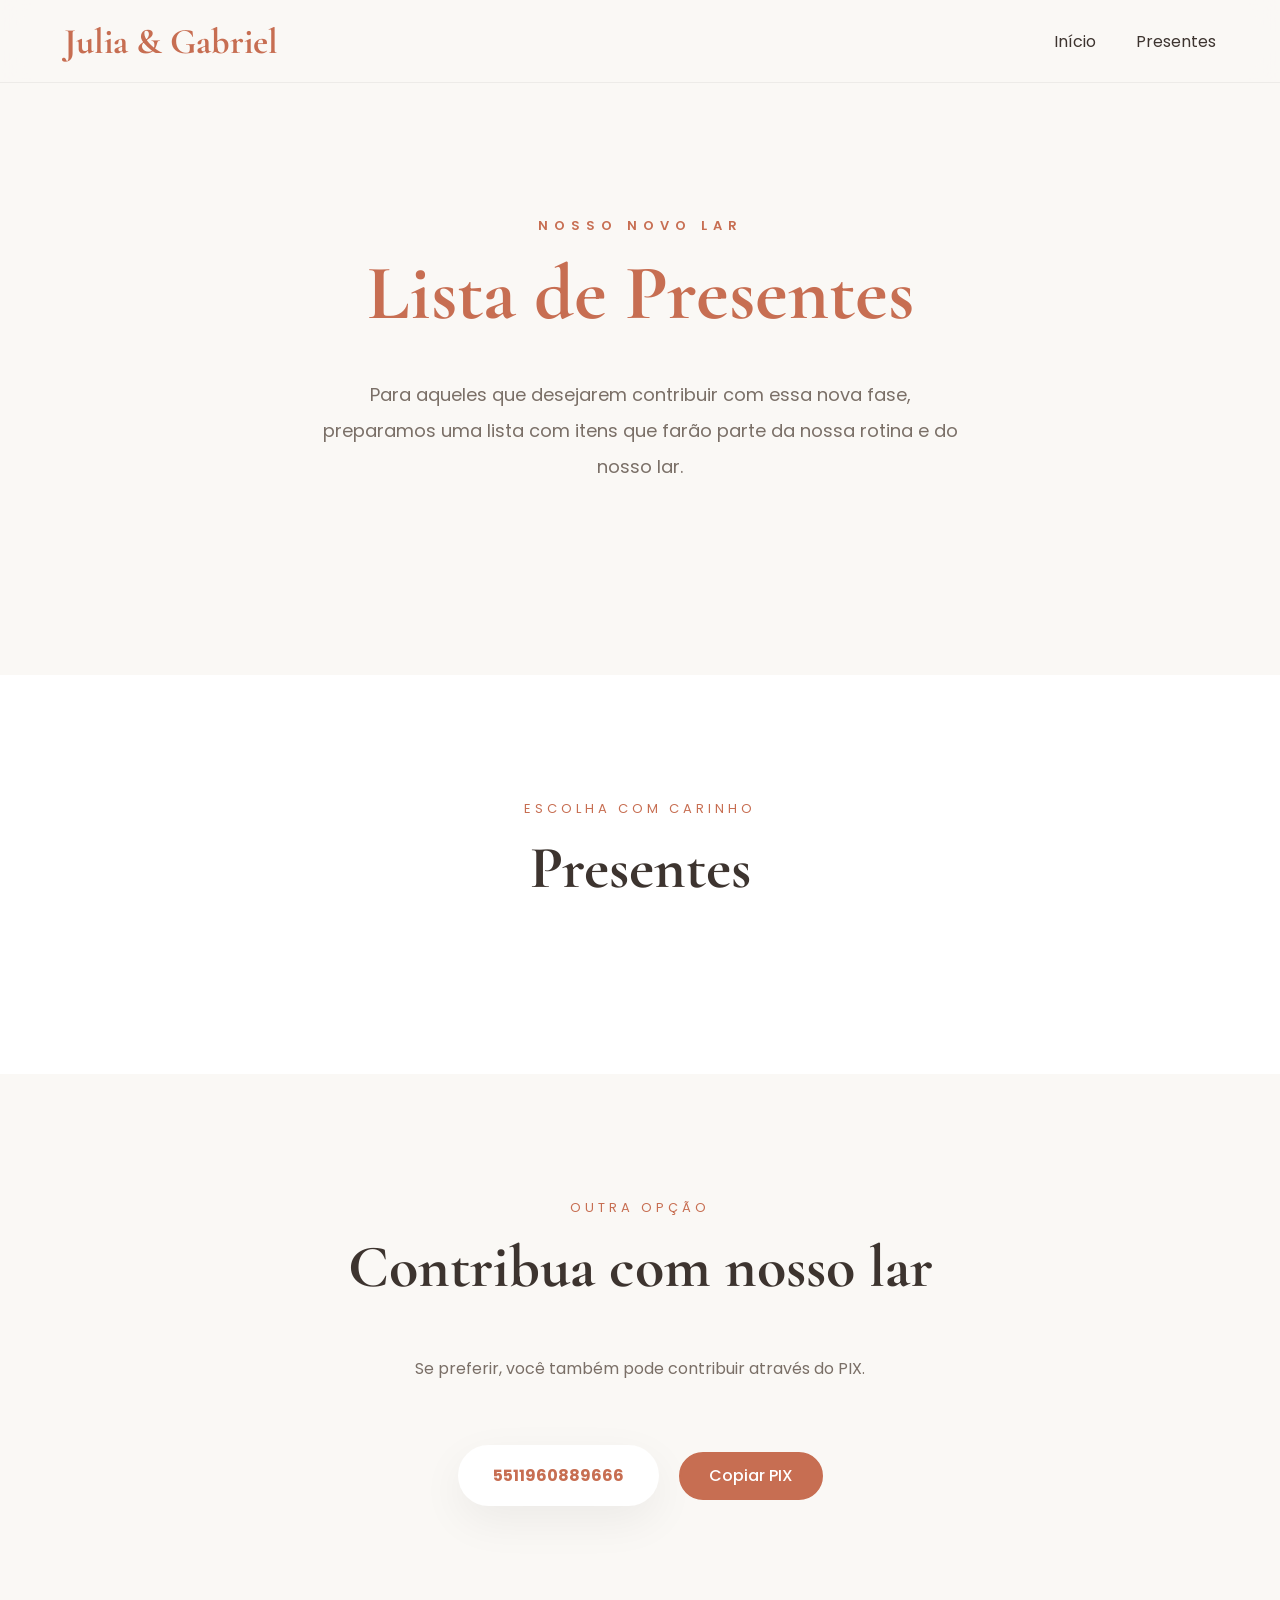
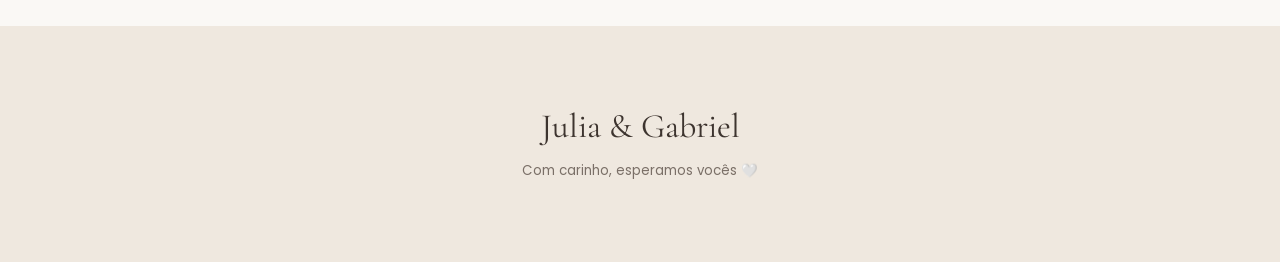
==== commit aadb9aa0: "first commit" ====
--- a/presentes.html
+++ b/presentes.html
@@ -282,29 +282,6 @@
 </div>
 
 
-<section id="rsvp" class="cta">
-
-        <i data-lucide="message-circle-heart" class="icone"></i>
-
-        <h2>Confirme sua presença</h2>
-
-        <p>
-
-            Para nos ajudar na organização,
-            confirme sua presença pelo WhatsApp.
-
-        </p>
-
-        <a 
-            href="https://wa.me/5511960889666?text=Olá,%20Julia%20e%20Gabriel!%20Confirmo%20minha%20presença%20no%20Open%20House%20do%20novo%20lar%20de%20vocês%20"
-            class="btn btn-primary"
-            target="_blank">
-
-             Confirmar presença
-
-        </a>
-
-    </section>
 
 
 
--- a/style.css
+++ b/style.css
@@ -767,7 +767,7 @@
 
     height:100%;
 
-    object-fit: contain;
+    object-fit:cover;
 
     border-radius:18px;
 
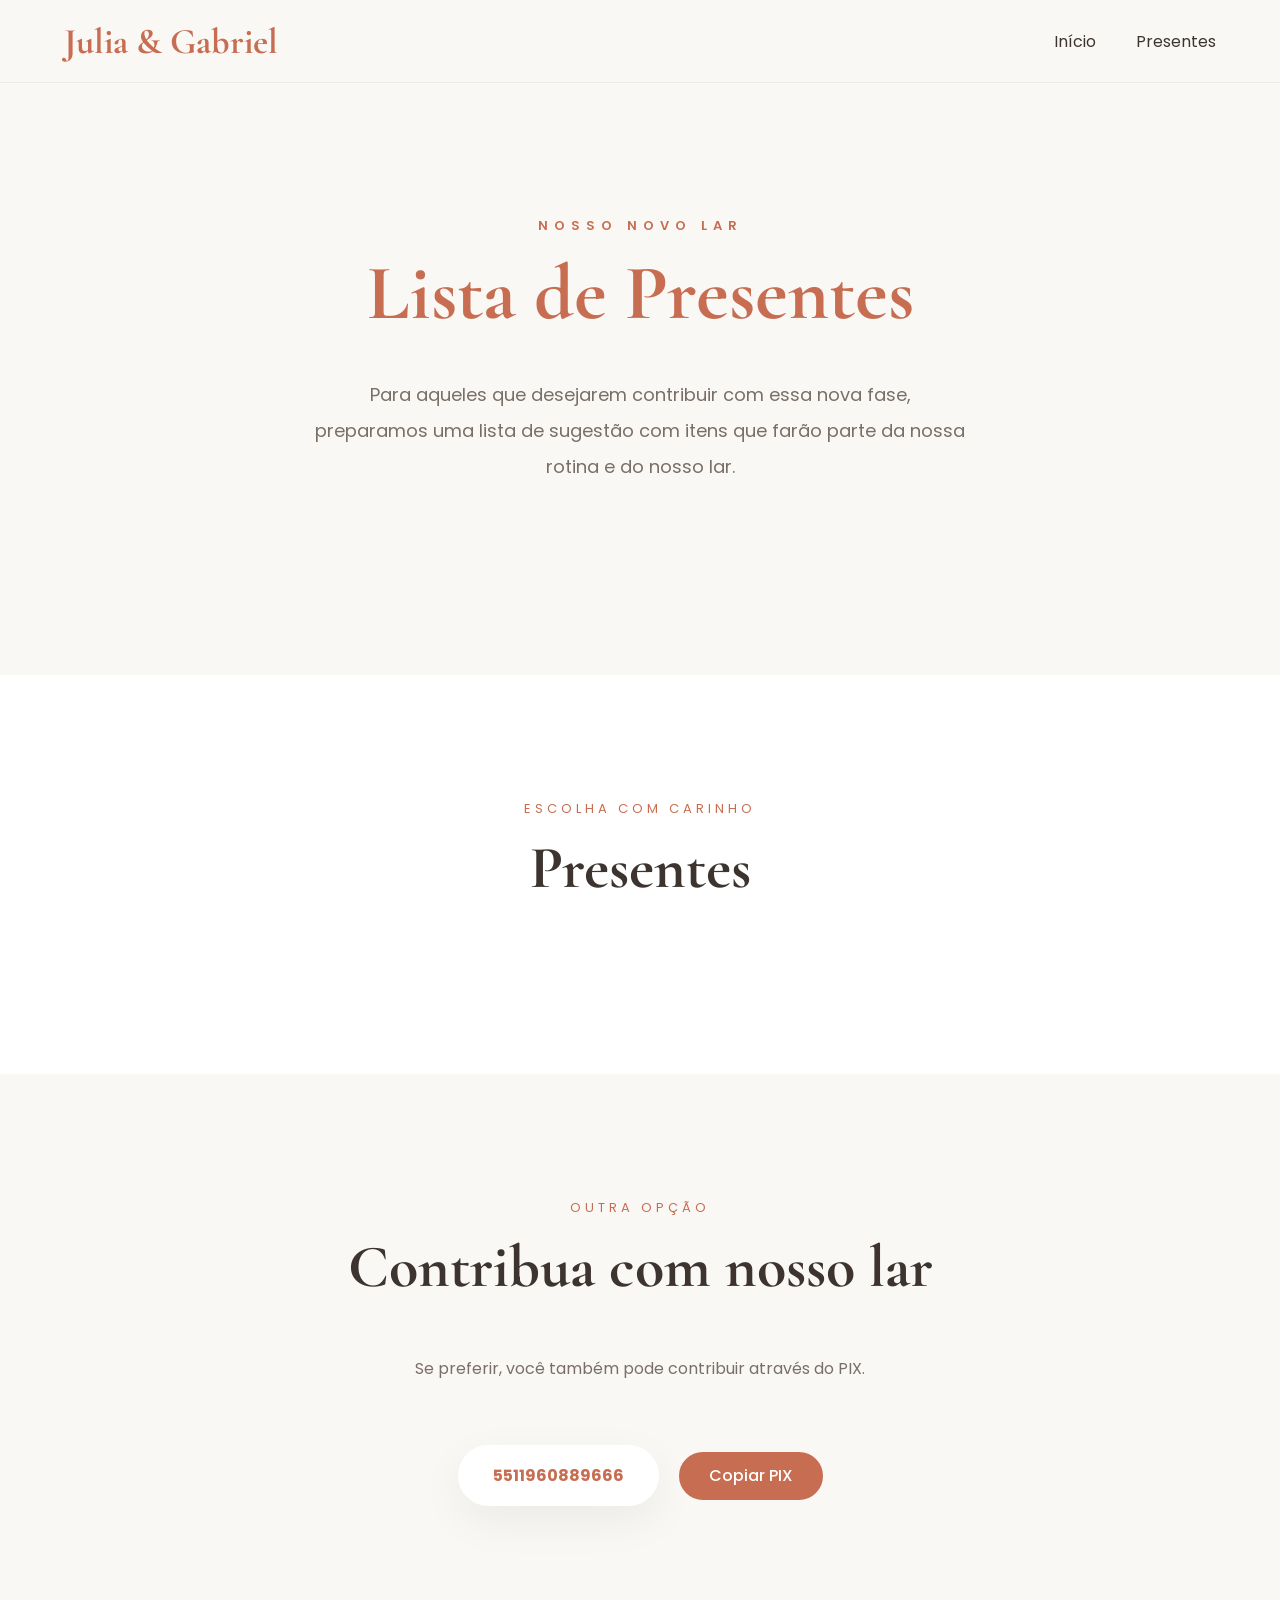
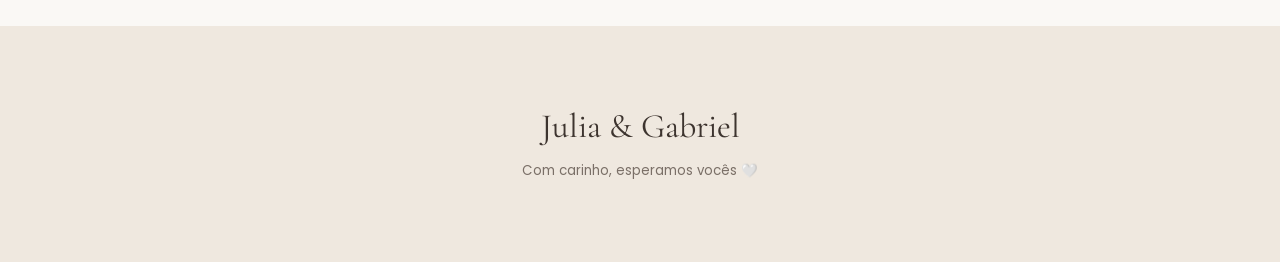
==== commit 3ecd16c1: "presentes" ====
--- a/presentes.html
+++ b/presentes.html
@@ -83,7 +83,7 @@
 
 <p class="descricao">
 
-Para aqueles que desejarem contribuir com essa nova fase, preparamos uma lista com itens que farão parte da nossa rotina e do nosso lar.
+Para aqueles que desejarem contribuir com essa nova fase, preparamos uma lista de sugestão com itens que farão parte da nossa rotina e do nosso lar.
 
 </p>
 
--- a/style.css
+++ b/style.css
@@ -767,7 +767,7 @@
 
     height:100%;
 
-    object-fit:cover;
+    object-fit: contain;
 
     border-radius:18px;
 
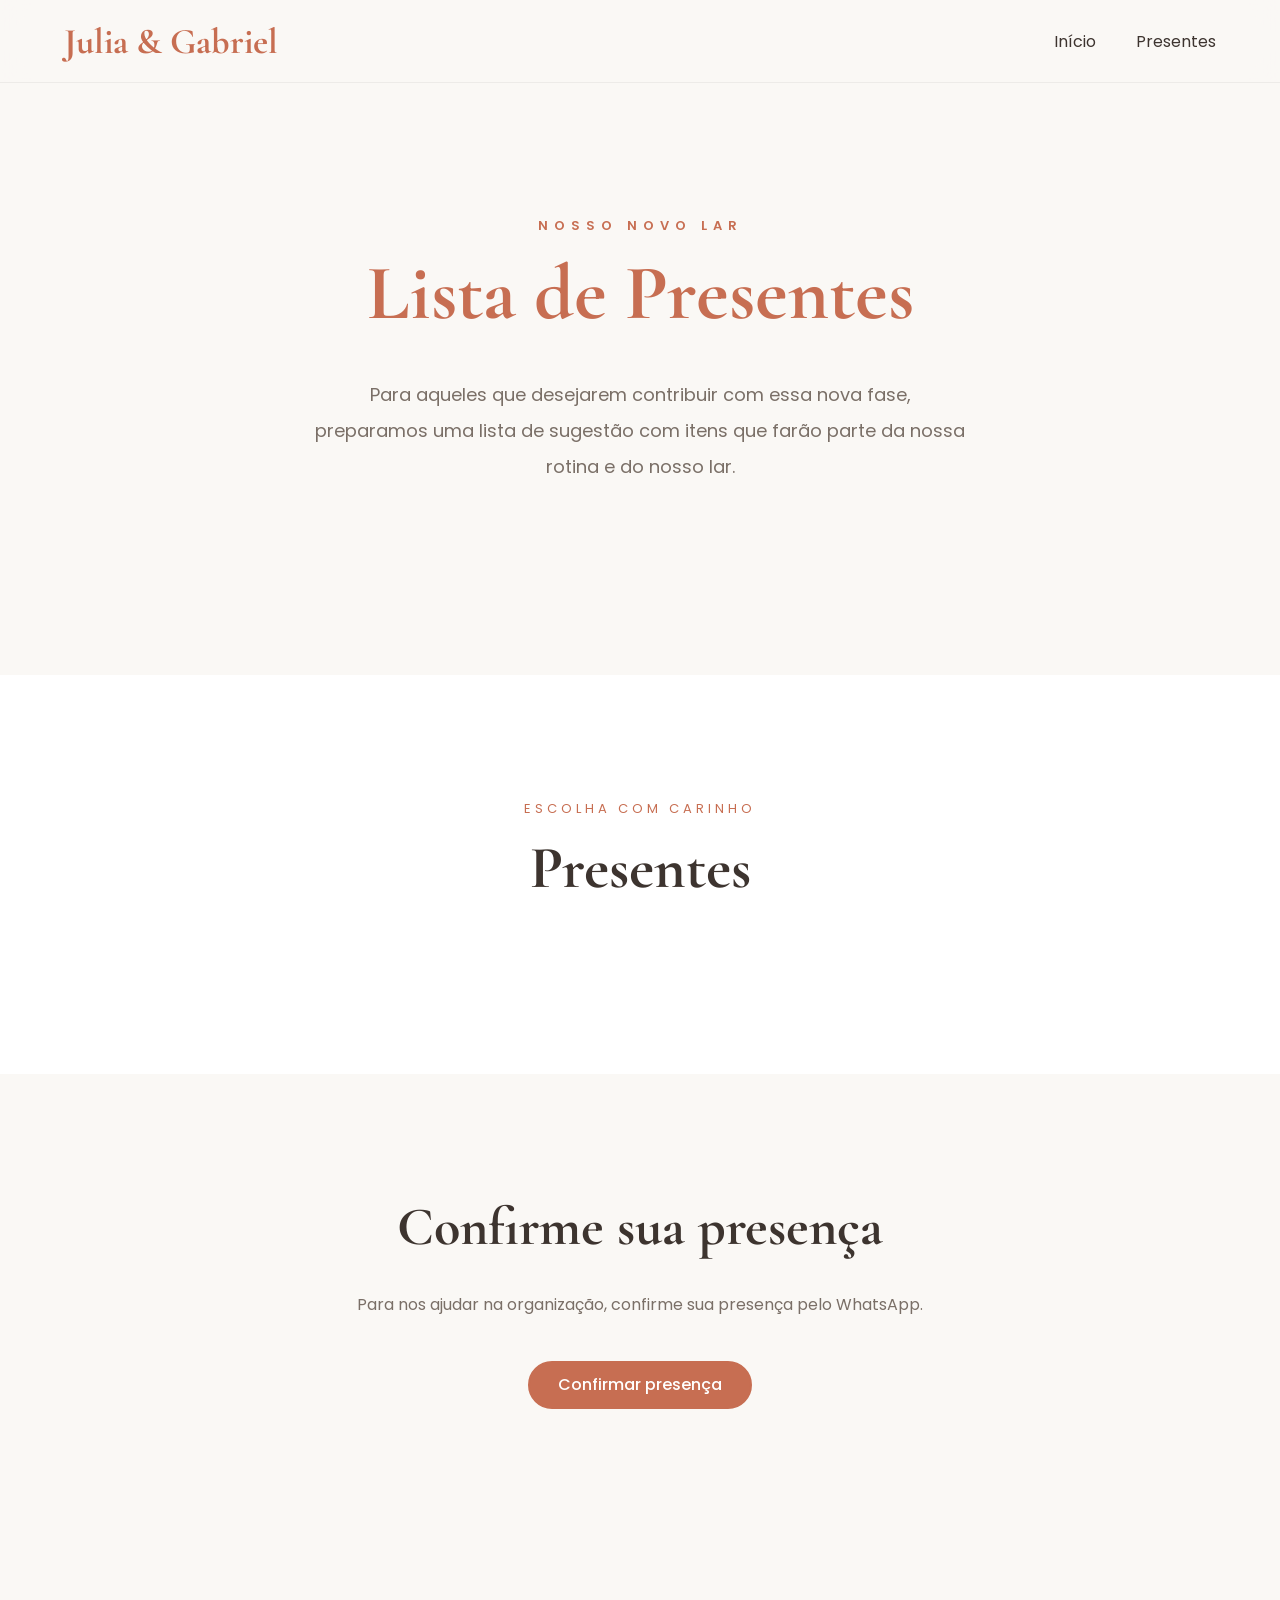
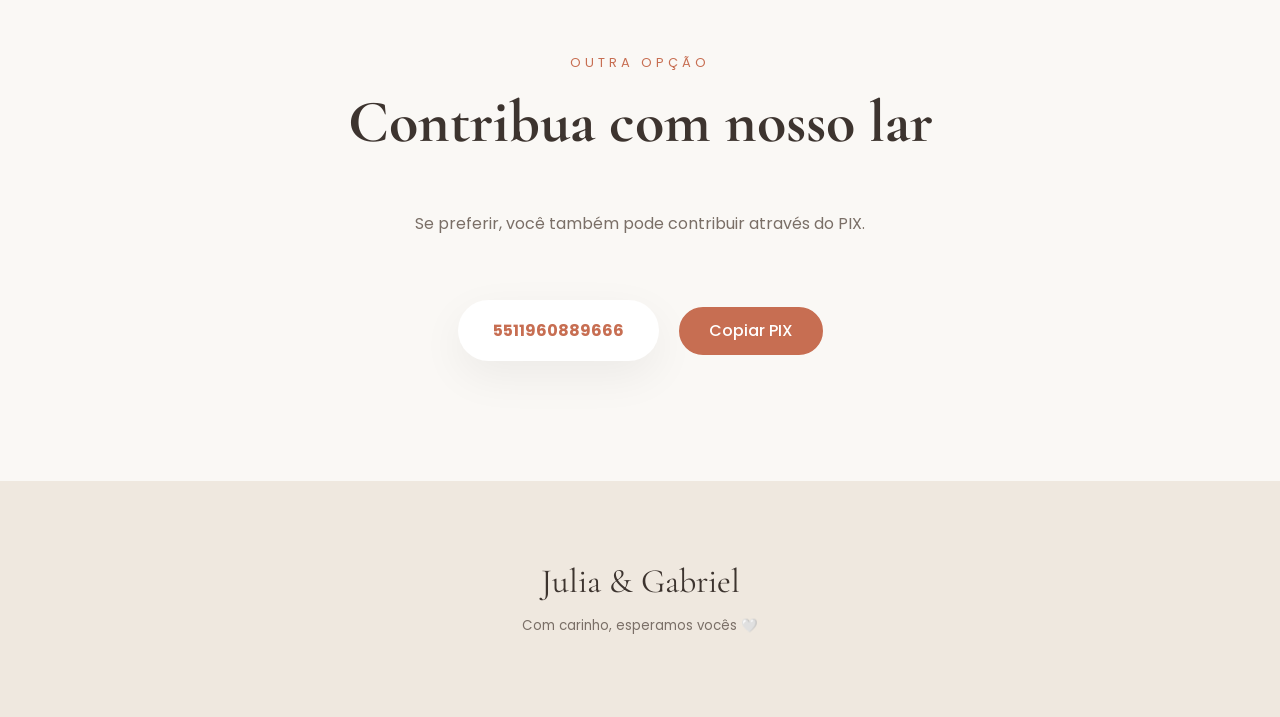
==== commit 9f5986a0: "rsvp" ====
--- a/presentes.html
+++ b/presentes.html
@@ -130,7 +130,29 @@
 
 
 
-
+   <section id="rsvp2" class="cta">
+
+        <i data-lucide="message-circle-heart" class="icone"></i>
+
+        <h2>Confirme sua presença</h2>
+
+        <p>
+
+            Para nos ajudar na organização,
+            confirme sua presença pelo WhatsApp.
+
+        </p>
+
+        <a 
+            href="https://wa.me/5511960889666?text=Olá,%20Julia%20e%20Gabriel!%20Confirmo%20minha%20presença%20no%20Open%20House%20do%20novo%20lar%20de%20vocês%20"
+            class="btn btn-primary"
+            target="_blank">
+
+             Confirmar presença
+
+        </a>
+
+    </section>
 
 
 
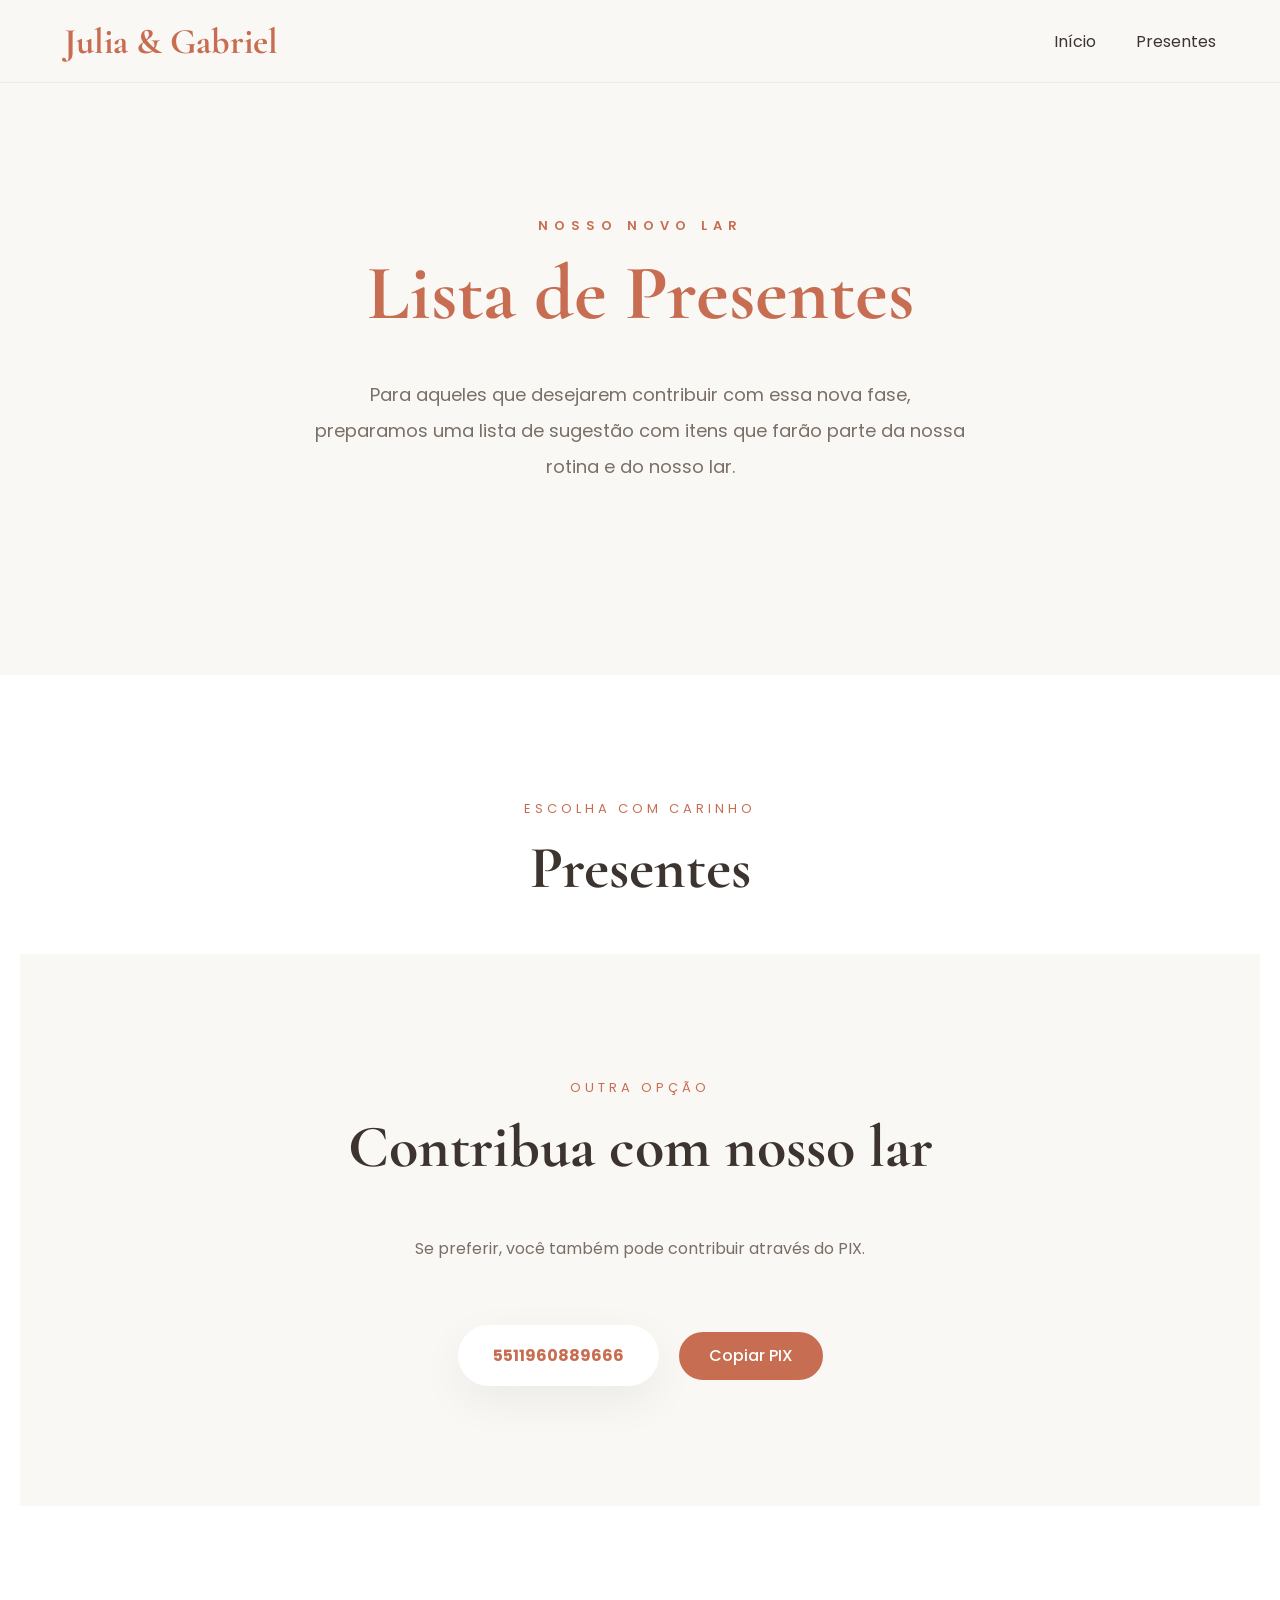
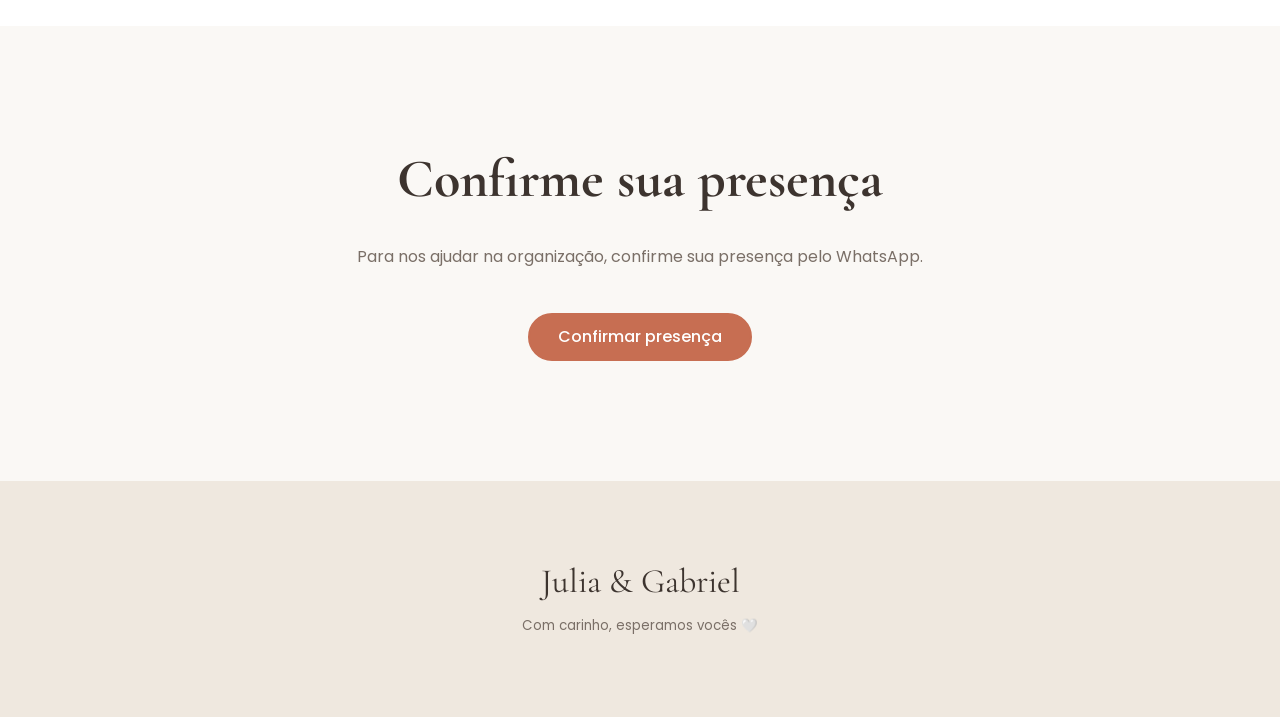
==== commit cc08e656: "rsvpp" ====
--- a/presentes.html
+++ b/presentes.html
@@ -126,6 +126,60 @@
 </div>
 
 
+
+<section class="pix">
+
+
+<div class="section-title">
+
+<span>
+OUTRA OPÇÃO
+</span>
+
+
+<h2>
+Contribua com nosso lar
+</h2>
+
+
+</div>
+
+
+
+<p class="intro">
+
+Se preferir, você também pode contribuir através do PIX.
+
+</p>
+
+
+
+<div class="pix-box">
+
+
+<strong id="chavePix">
+5511960889666
+</strong>
+
+
+
+<button 
+class="btn btn-primary" 
+onclick="copiarPix()">
+
+Copiar PIX
+
+</button>
+
+
+
+</div>
+
+
+
+</section>
+
+
 </section>
 
 
@@ -156,63 +210,6 @@
 
 
 
-<section class="pix">
-
-
-<div class="section-title">
-
-<span>
-OUTRA OPÇÃO
-</span>
-
-
-<h2>
-Contribua com nosso lar
-</h2>
-
-
-</div>
-
-
-
-<p class="intro">
-
-Se preferir, você também pode contribuir através do PIX.
-
-</p>
-
-
-
-<div class="pix-box">
-
-
-<strong id="chavePix">
-5511960889666
-</strong>
-
-
-
-<button 
-class="btn btn-primary" 
-onclick="copiarPix()">
-
-Copiar PIX
-
-</button>
-
-
-
-</div>
-
-
-
-</section>
-
-
-
-
-
-
 
 <div id="modalPresente" class="modal">
 
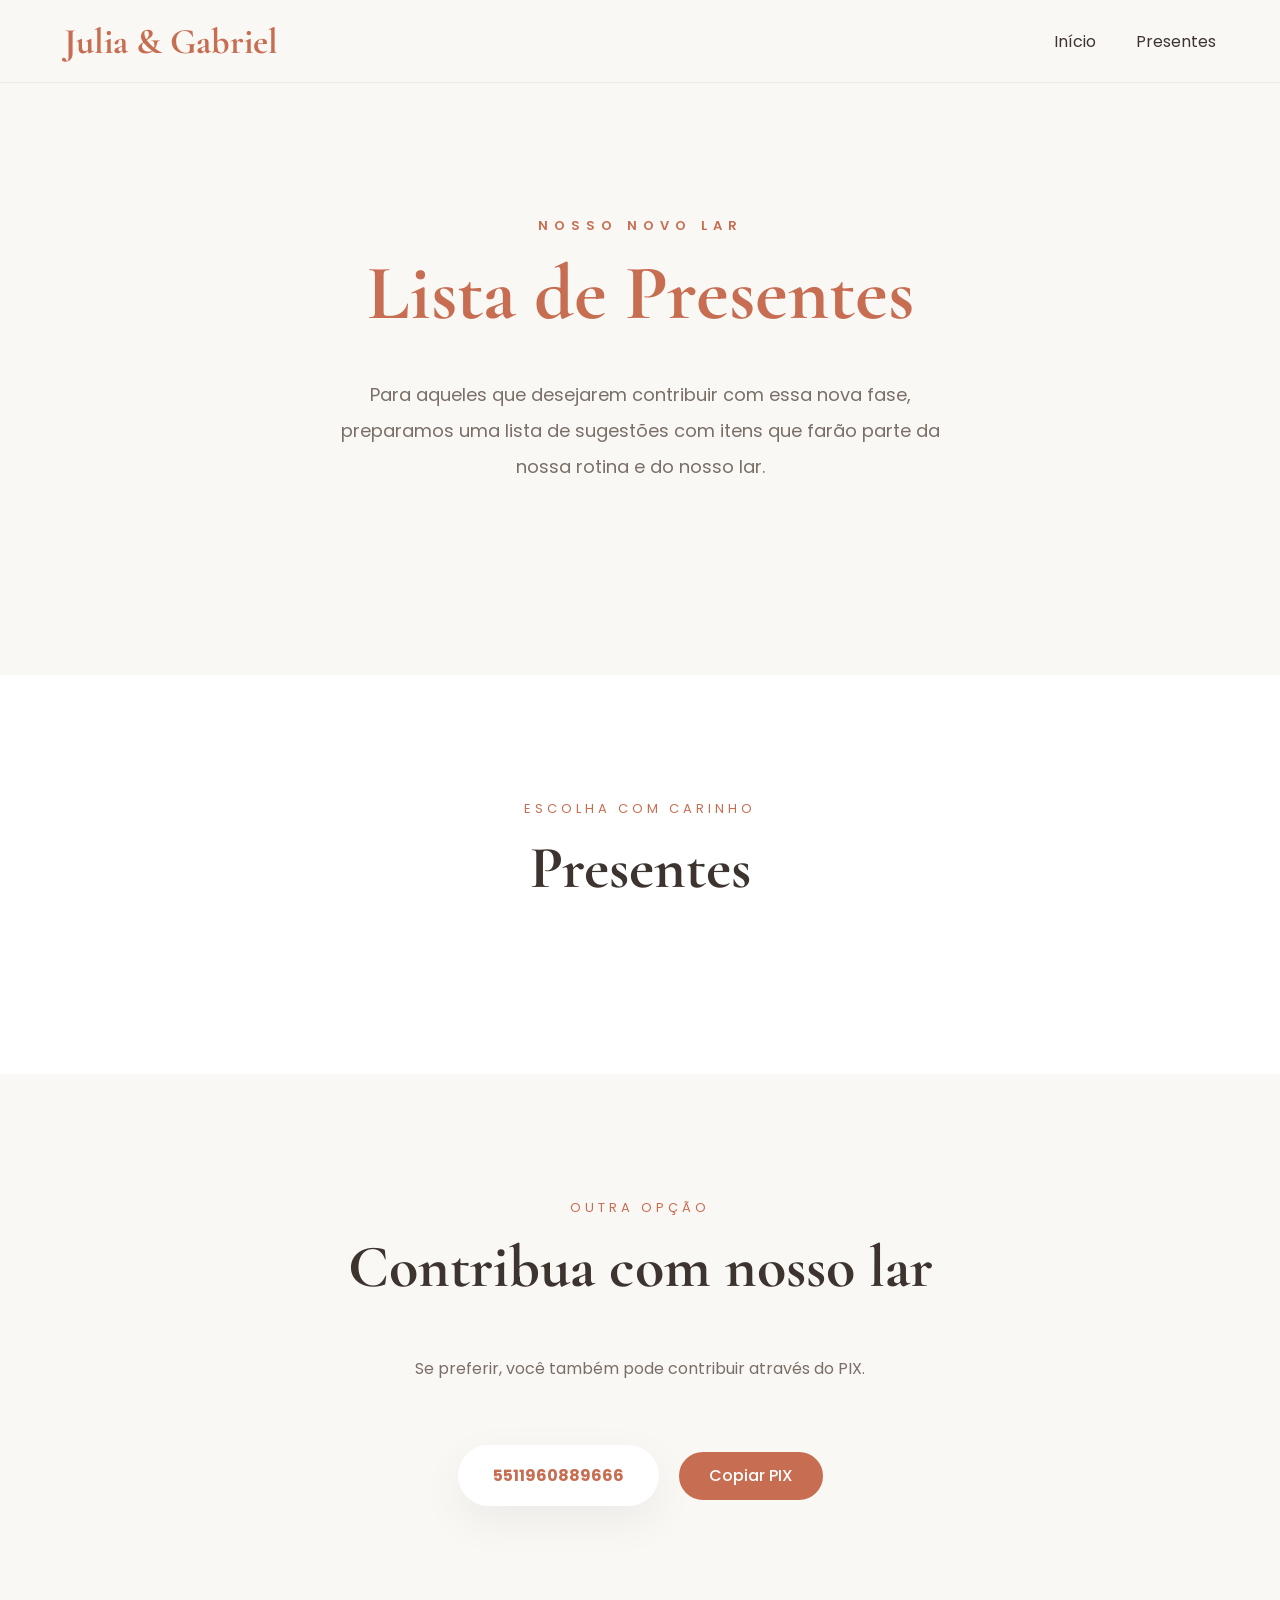
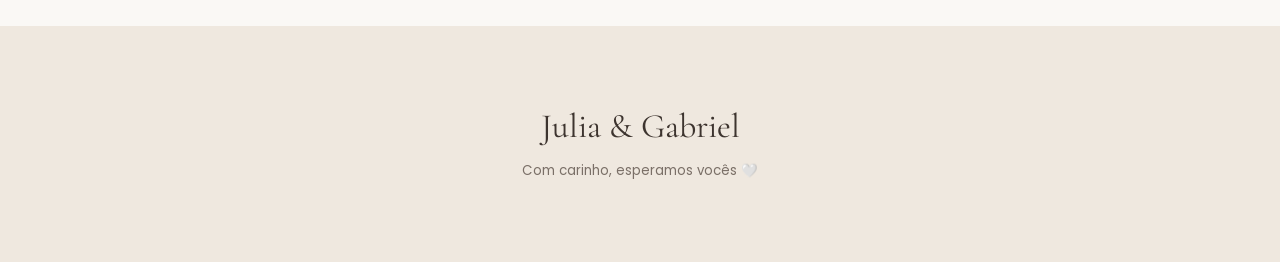
==== commit baf91510: "correcao" ====
--- a/presentes.html
+++ b/presentes.html
@@ -83,7 +83,7 @@
 
 <p class="descricao">
 
-Para aqueles que desejarem contribuir com essa nova fase, preparamos uma lista de sugestão com itens que farão parte da nossa rotina e do nosso lar.
+Para aqueles que desejarem contribuir com essa nova fase, preparamos uma lista de sugestões com itens que farão parte da nossa rotina e do nosso lar.
 
 </p>
 
@@ -126,6 +126,13 @@
 </div>
 
 
+</section>
+
+
+
+
+
+
 
 <section class="pix">
 
@@ -180,33 +187,7 @@
 </section>
 
 
-</section>
-
-
-
-   <section id="rsvp2" class="cta">
-
-        <i data-lucide="message-circle-heart" class="icone"></i>
-
-        <h2>Confirme sua presença</h2>
-
-        <p>
-
-            Para nos ajudar na organização,
-            confirme sua presença pelo WhatsApp.
-
-        </p>
-
-        <a 
-            href="https://wa.me/5511960889666?text=Olá,%20Julia%20e%20Gabriel!%20Confirmo%20minha%20presença%20no%20Open%20House%20do%20novo%20lar%20de%20vocês%20"
-            class="btn btn-primary"
-            target="_blank">
-
-             Confirmar presença
-
-        </a>
-
-    </section>
+
 
 
 
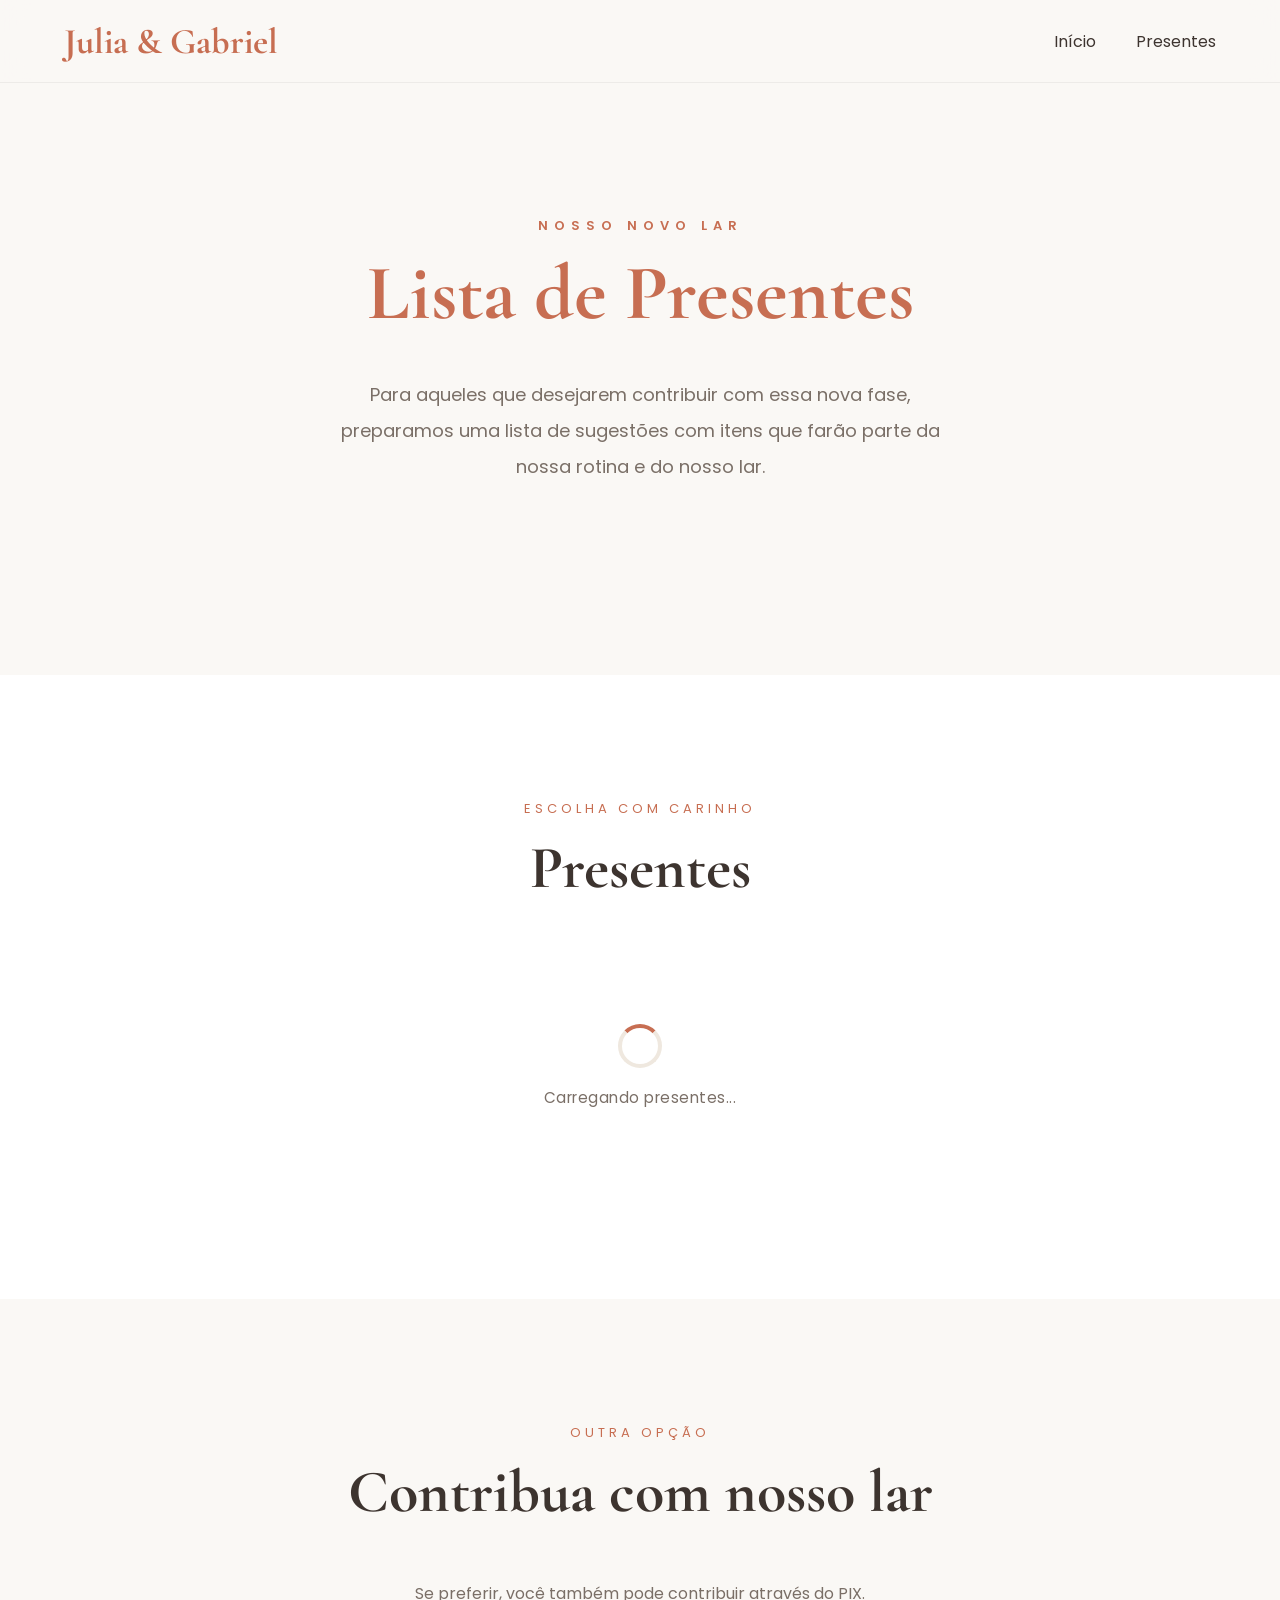
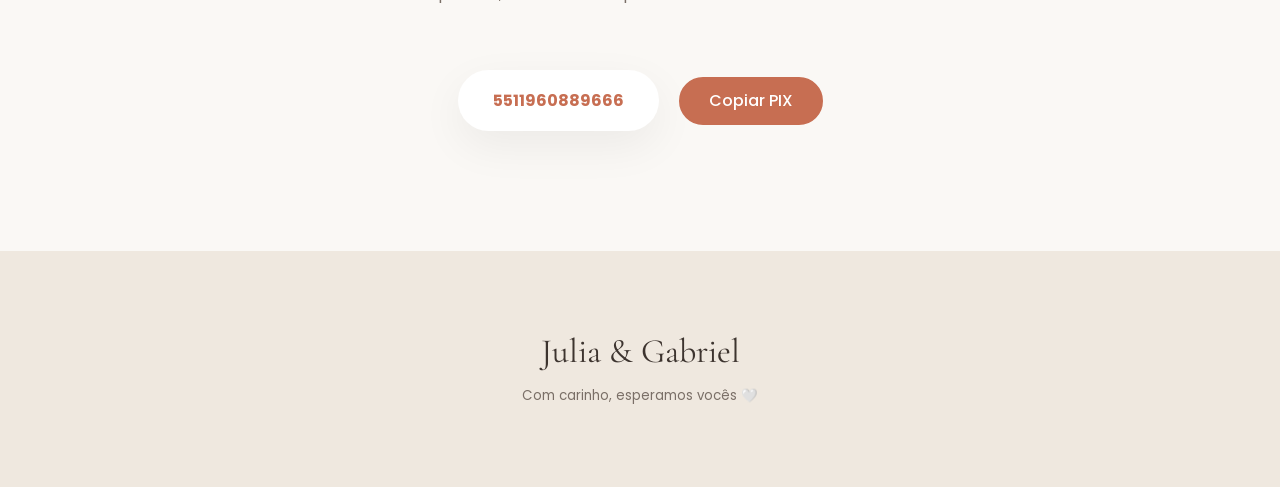
==== commit 20777007: "add loading and retry button" ====
--- a/presentes.html
+++ b/presentes.html
@@ -3,20 +3,22 @@
 
 <head>
 
-<meta charset="UTF-8">
-<meta name="viewport" content="width=device-width, initial-scale=1.0">
-
-<title>Presentes | Julia & Gabriel</title>
-
-<link rel="stylesheet" href="style.css">
-
-
-<!-- Google Fonts -->
-
-<link rel="preconnect" href="https://fonts.googleapis.com">
-<link rel="preconnect" href="https://fonts.gstatic.com" crossorigin>
-
-<link href="https://fonts.googleapis.com/css2?family=Cormorant+Garamond:wght@500;600;700&family=Poppins:wght@300;400;500;600&display=swap" rel="stylesheet">
+    <meta charset="UTF-8">
+    <meta name="viewport" content="width=device-width, initial-scale=1.0">
+
+    <title>Presentes | Julia & Gabriel</title>
+
+    <link rel="stylesheet" href="style.css">
+
+
+    <!-- Google Fonts -->
+
+    <link rel="preconnect" href="https://fonts.googleapis.com">
+    <link rel="preconnect" href="https://fonts.gstatic.com" crossorigin>
+
+    <link
+        href="https://fonts.googleapis.com/css2?family=Cormorant+Garamond:wght@500;600;700&family=Poppins:wght@300;400;500;600&display=swap"
+        rel="stylesheet">
 
 
 </head>
@@ -25,288 +27,243 @@
 <body>
 
 
-<header>
-
-<nav>
-
-
-<a class="logo" href="index.html">
-Julia & Gabriel
-</a>
-
-
-
-<ul>
-
-<li>
-<a href="index.html">
-Início
-</a>
-</li>
-
-
-<li>
-<a href="presentes.html">
-Presentes
-</a>
-</li>
-
-
-</ul>
-
-
-</nav>
-
-</header>
-
-
-
-
-
-<section class="hero-presentes">
-
-
-<div>
-
-
-<p class="eyebrow">
-NOSSO NOVO LAR
-</p>
-
-
-
-<h1>
-Lista de Presentes
-</h1>
-
-
-
-<p class="descricao">
-
-Para aqueles que desejarem contribuir com essa nova fase, preparamos uma lista de sugestões com itens que farão parte da nossa rotina e do nosso lar.
-
-</p>
-
-
-</div>
-
-
-</section>
-
-
-
-
-
-
-
-<section class="lista-presentes">
-
-
-<div class="section-title">
-
-<span>
-ESCOLHA COM CARINHO
-</span>
-
-
-<h2>
-Presentes
-</h2>
-
-
-</div>
-
-
-
-
-<div id="containerPresentes">
-
-<!-- preenchido pelo JavaScript -->
-
-</div>
-
-
-</section>
-
-
-
-
-
-
-
-<section class="pix">
-
-
-<div class="section-title">
-
-<span>
-OUTRA OPÇÃO
-</span>
-
-
-<h2>
-Contribua com nosso lar
-</h2>
-
-
-</div>
-
-
-
-<p class="intro">
-
-Se preferir, você também pode contribuir através do PIX.
-
-</p>
-
-
-
-<div class="pix-box">
-
-
-<strong id="chavePix">
-5511960889666
-</strong>
-
-
-
-<button 
-class="btn btn-primary" 
-onclick="copiarPix()">
-
-Copiar PIX
-
-</button>
-
-
-
-</div>
-
-
-
-</section>
-
-
-
-
-
-
-
-<div id="modalPresente" class="modal">
-
-
-<div class="modal-content">
-
-
-
-<button 
-class="fechar" 
-onclick="fecharModal()">
-
-×
-
-</button>
-
-
-
-
-
-<h2>
-Vou presentear 💛
-</h2>
-
-
-
-
-
-<p id="nomePresenteSelecionado"></p>
-
-
-
-
-
-<form id="formPresente">
-
-
-<input
-
-type="text"
-
-id="nomeConvidado"
-
-name="nome"
-
-placeholder="Seu nome"
-
-required
-
->
-
-
-
-<input
-
-type="hidden"
-
-id="idPresente"
-
-name="idPresente"
-
->
-
-
-
-
-
-<button 
-
-class="btn btn-primary"
-
-type="submit">
-
-Confirmar
-
-</button>
-
-
-
-</form>
-
-
-
-
-
-</div>
-
-
-</div>
-
-
-
-
-
-
-
-<footer>
-
-
-<p>
-Julia & Gabriel
-</p>
-
-
-<small>
-Com carinho, esperamos vocês 🤍
-</small>
-
-
-</footer>
-
-
-
-
-
-<script src="presentes.js"></script>
+    <header>
+
+        <nav>
+
+
+            <a class="logo" href="index.html">
+                Julia & Gabriel
+            </a>
+
+
+
+            <ul>
+
+                <li>
+                    <a href="index.html">
+                        Início
+                    </a>
+                </li>
+
+
+                <li>
+                    <a href="presentes.html">
+                        Presentes
+                    </a>
+                </li>
+
+
+            </ul>
+
+
+        </nav>
+
+    </header>
+
+
+
+
+
+    <section class="hero-presentes">
+
+
+        <div>
+
+
+            <p class="eyebrow">
+                NOSSO NOVO LAR
+            </p>
+
+
+
+            <h1>
+                Lista de Presentes
+            </h1>
+
+
+
+            <p class="descricao">
+
+                Para aqueles que desejarem contribuir com essa nova fase, preparamos uma lista de sugestões com itens
+                que farão parte da nossa rotina e do nosso lar.
+
+            </p>
+
+
+        </div>
+
+
+    </section>
+
+
+
+
+
+
+
+    <section class="lista-presentes">
+
+
+        <div class="section-title">
+
+            <span>
+                ESCOLHA COM CARINHO
+            </span>
+
+
+            <h2>
+                Presentes
+            </h2>
+
+
+        </div>
+
+
+
+
+        <div id="containerPresentes">
+
+            <!-- preenchido pelo JavaScript -->
+
+        </div>
+
+
+    </section>
+
+
+
+
+
+
+
+    <section class="pix">
+
+
+        <div class="section-title">
+
+            <span>
+                OUTRA OPÇÃO
+            </span>
+
+
+            <h2>
+                Contribua com nosso lar
+            </h2>
+
+
+        </div>
+
+
+
+        <p class="intro">
+
+            Se preferir, você também pode contribuir através do PIX.
+
+        </p>
+
+
+
+        <div class="pix-box">
+            <strong id="chavePix">
+                5511960889666
+            </strong>
+
+            <button class="btn btn-primary" onclick="copiarPix()">
+                Copiar PIX
+            </button>
+        </div>
+    </section>
+
+    <div id="modalPresente" class="modal">
+
+
+        <div class="modal-content">
+
+
+
+            <button class="fechar" onclick="fecharModal()">
+
+                ×
+
+            </button>
+
+
+
+
+
+            <h2>
+                Vou presentear 💛
+            </h2>
+
+
+
+
+
+            <p id="nomePresenteSelecionado"></p>
+
+
+
+
+
+            <form id="formPresente">
+
+
+                <input type="text" id="nomeConvidado" name="nome" placeholder="Seu nome" required>
+
+
+
+                <input type="hidden" id="idPresente" name="idPresente">
+
+
+
+
+
+                <button class="btn btn-primary" type="submit">
+
+                    Confirmar
+
+                </button>
+
+
+
+            </form>
+
+
+
+
+
+        </div>
+
+
+    </div>
+
+
+
+
+
+
+
+    <footer>
+
+
+        <p>
+            Julia & Gabriel
+        </p>
+
+
+        <small>
+            Com carinho, esperamos vocês 🤍
+        </small>
+
+
+    </footer>
+
+
+
+
+
+    <script src="presentes.js"></script>
 
 
 </body>
--- a/style.css
+++ b/style.css
@@ -3,303 +3,254 @@
    Julia & Gabriel
 =================================== */
 
-:root{
-
-    --background:#FAF8F5;
-    --paper:#FFFFFF;
-    --linen:#EFE8DF;
-
-    --offwhite:#F7F5F1;
-    --terracota:#C76E52;
-    --terracota-dark:#B65F44;
-    --madeira:#C39B75;
-
-    --text:#3D342F;
-    --text-light:#7A6F67;
-
-    --radius:22px;
-
-    --shadow:
-    0 15px 45px rgba(0,0,0,.06);
-
-}
-
-*{
-
-    margin:0;
-    padding:0;
-    box-sizing:border-box;
-
-}
-
-html{
-
-    scroll-behavior:smooth;
-
-}
-
-body{
-
-    font-family:'Poppins',sans-serif;
-
-    background:var(--background);
-
-    color:var(--text);
-
-    overflow-x:hidden;
-
+:root {
+    --background: #faf8f5;
+    --paper: #ffffff;
+    --linen: #efe8df;
+
+    --offwhite: #f7f5f1;
+    --terracota: #c76e52;
+    --terracota-dark: #b65f44;
+    --madeira: #c39b75;
+
+    --text: #3d342f;
+    --text-light: #7a6f67;
+
+    --radius: 22px;
+
+    --shadow: 0 15px 45px rgba(0, 0, 0, 0.06);
+}
+
+* {
+    margin: 0;
+    padding: 0;
+    box-sizing: border-box;
+}
+
+html {
+    scroll-behavior: smooth;
+}
+
+body {
+    font-family: "Poppins", sans-serif;
+
+    background: var(--background);
+
+    color: var(--text);
+
+    overflow-x: hidden;
 }
 
 /* ===================================
 NAVBAR
 =================================== */
 
-header{
-
-    position:fixed;
-
-    width:100%;
-
-    top:0;
-
-    left:0;
-
-    z-index:999;
-
-    backdrop-filter:blur(14px);
-
-    background:rgba(250,248,245,.78);
-
-    border-bottom:1px solid rgba(0,0,0,.05);
-
-}
-
-nav{
-
-    width:min(1200px,90%);
-
-    margin:auto;
-
-    height:82px;
-
-    display:flex;
-
-    justify-content:space-between;
-
-    align-items:center;
-
-}
-
-.logo{
-
-    text-decoration:none;
-
-    color:var(--terracota);
-
-    font-family:"Cormorant Garamond",serif;
-
-    font-size:36px;
-
-    font-weight:700;
-
-}
-
-nav ul{
-
-    display:flex;
-
-    gap:40px;
-
-    list-style:none;
-
-}
-
-nav a{
-
-    text-decoration:none;
-
-    color:var(--text);
-
-    transition:.3s;
-
-}
-
-nav li a:hover{
-
-    color:var(--terracota);
-
+header {
+    position: fixed;
+
+    width: 100%;
+
+    top: 0;
+
+    left: 0;
+
+    z-index: 999;
+
+    backdrop-filter: blur(14px);
+
+    background: rgba(250, 248, 245, 0.78);
+
+    border-bottom: 1px solid rgba(0, 0, 0, 0.05);
+}
+
+nav {
+    width: min(1200px, 90%);
+
+    margin: auto;
+
+    height: 82px;
+
+    display: flex;
+
+    justify-content: space-between;
+
+    align-items: center;
+}
+
+.logo {
+    text-decoration: none;
+
+    color: var(--terracota);
+
+    font-family: "Cormorant Garamond", serif;
+
+    font-size: 36px;
+
+    font-weight: 700;
+}
+
+nav ul {
+    display: flex;
+
+    gap: 40px;
+
+    list-style: none;
+}
+
+nav a {
+    text-decoration: none;
+
+    color: var(--text);
+
+    transition: 0.3s;
+}
+
+nav li a:hover {
+    color: var(--terracota);
 }
 
 /* ===================================
 HERO
 =================================== */
 
-.hero{
-
-    min-height:100vh;
-
-    display:flex;
-
-    align-items:center;
-
-    justify-content:center;
-
-    padding:120px 20px;
-
-}
-
-.hero-content{
-
-    width:min(900px,100%);
-
-    text-align:center;
-
-}
-
-.eyebrow{
-
-    letter-spacing:6px;
-
-    color:var(--terracota);
-
-    font-size:13px;
-
-    font-weight:600;
-
-    text-transform:uppercase;
-
-    margin-bottom:18px;
-
-}
-
-.hero h1{
-
-    font-family:"Cormorant Garamond",serif;
-
-    font-size:88px;
-
-    font-weight:700;
-
-    line-height:1;
-
-}
-
-.nomes{
-
-    margin-top:20px;
-
-    font-size:22px;
-
-    color:var(--terracota);
-
-}
-
-.descricao{
-
-    max-width:650px;
-
-    margin:45px auto;
-
-    line-height:2;
-
-    color:var(--text-light);
-
-    font-size:18px;
-
-}
-
-.evento{
-
-    display:flex;
-
-    justify-content:center;
-
-    gap:60px;
-
-    margin-bottom:50px;
-
-}
-
-.item{
-
-    display:flex;
-
-    align-items:center;
-
-    gap:10px;
-
-    color:var(--text);
-
-}
-
-.item svg{
-
-    width:20px;
-
-    height:20px;
-
-    color:var(--terracota);
-
+.hero {
+    min-height: 100vh;
+
+    display: flex;
+
+    align-items: center;
+
+    justify-content: center;
+
+    padding: 120px 20px;
+}
+
+.hero-content {
+    width: min(900px, 100%);
+
+    text-align: center;
+}
+
+.eyebrow {
+    letter-spacing: 6px;
+
+    color: var(--terracota);
+
+    font-size: 13px;
+
+    font-weight: 600;
+
+    text-transform: uppercase;
+
+    margin-bottom: 18px;
+}
+
+.hero h1 {
+    font-family: "Cormorant Garamond", serif;
+
+    font-size: 88px;
+
+    font-weight: 700;
+
+    line-height: 1;
+}
+
+.nomes {
+    margin-top: 20px;
+
+    font-size: 22px;
+
+    color: var(--terracota);
+}
+
+.descricao {
+    max-width: 650px;
+
+    margin: 45px auto;
+
+    line-height: 2;
+
+    color: var(--text-light);
+
+    font-size: 18px;
+}
+
+.evento {
+    display: flex;
+
+    justify-content: center;
+
+    gap: 60px;
+
+    margin-bottom: 50px;
+}
+
+.item {
+    display: flex;
+
+    align-items: center;
+
+    gap: 10px;
+
+    color: var(--text);
+}
+
+.item svg {
+    width: 20px;
+
+    height: 20px;
+
+    color: var(--terracota);
 }
 
 /* ===================================
 BOTÕES
 =================================== */
 
-.acoes{
-
-    display:flex;
-
-    justify-content:center;
-
-    gap:20px;
-
-    flex-wrap:wrap;
-
-}
-
-.btn{
-
-    display:flex;
-
-    align-items:center;
-
-    gap:10px;
-
-    padding:18px 34px;
-
-    border-radius:999px;
-
-    text-decoration:none;
-
-    transition:.3s;
-
-    font-weight:500;
-
-    border:2px solid var(--terracota);
-
-    color:var(--terracota);
-
-}
-
-.btn:hover{
-
-    transform:translateY(-4px);
-
-}
-
-.btn-primary{
-
-    background:var(--terracota);
-
-    color:white;
-
-}
-
-.btn-primary:hover{
-
-    background:var(--terracota-dark);
-
+.acoes {
+    display: flex;
+
+    justify-content: center;
+
+    gap: 20px;
+
+    flex-wrap: wrap;
+}
+
+.btn {
+    display: flex;
+
+    align-items: center;
+
+    gap: 10px;
+
+    padding: 18px 34px;
+
+    border-radius: 999px;
+
+    text-decoration: none;
+
+    transition: 0.3s;
+
+    font-weight: 500;
+
+    border: 2px solid var(--terracota);
+
+    color: var(--terracota);
+}
+
+.btn:hover {
+    transform: translateY(-4px);
+}
+
+.btn-primary {
+    background: var(--terracota);
+
+    color: white;
+}
+
+.btn-primary:hover {
+    background: var(--terracota-dark);
 }
 
 /* ===================================
@@ -318,7 +269,7 @@
 }
 
 .tempo span {
-    font-family: 'Cormorant Garamond', serif;
+    font-family: "Cormorant Garamond", serif;
     font-size: 48px;
     color: #cf7558;
     font-weight: 600;
@@ -326,7 +277,7 @@
 
 .tempo small {
     display: block;
-    font-family: 'Poppins', sans-serif;
+    font-family: "Poppins", sans-serif;
     font-size: 12px;
     text-transform: uppercase;
     letter-spacing: 2px;
@@ -336,819 +287,604 @@
 SEÇÕES
 =================================== */
 
-section{
-
-    padding:120px 20px;
-
-}
-
-.section-title{
-
-    text-align:center;
-
-    margin-bottom:50px;
-
-}
-
-.section-title span{
-
-    color:var(--terracota);
-
-    text-transform:uppercase;
-
-    letter-spacing:4px;
-
-    font-size:13px;
-
-}
-
-.section-title h2{
-
-    margin-top:12px;
-
-    font-family:"Cormorant Garamond",serif;
-
-    font-size:60px;
-
-}
-
-.sobre{
-
-    background:var(--paper);
-
-}
-
-.sobre p{
-
-    width:min(750px,100%);
-
-    margin:auto;
-
-    text-align:center;
-
-    line-height:2;
-
-    color:var(--text-light);
-
-    font-size:18px;
-
+section {
+    padding: 120px 20px;
+}
+
+.section-title {
+    text-align: center;
+
+    margin-bottom: 50px;
+}
+
+.section-title span {
+    color: var(--terracota);
+
+    text-transform: uppercase;
+
+    letter-spacing: 4px;
+
+    font-size: 13px;
+}
+
+.section-title h2 {
+    margin-top: 12px;
+
+    font-family: "Cormorant Garamond", serif;
+
+    font-size: 60px;
+}
+
+.sobre {
+    background: var(--paper);
+}
+
+.sobre p {
+    width: min(750px, 100%);
+
+    margin: auto;
+
+    text-align: center;
+
+    line-height: 2;
+
+    color: var(--text-light);
+
+    font-size: 18px;
 }
 
 /* ===================================
 PALETA
 =================================== */
 
-.intro{
-
-    max-width:700px;
-
-    margin:0 auto 60px;
-
-    text-align:center;
-
-    color:var(--text-light);
-
-    line-height:2;
-
-}
-
-.palette{
-
-    display:grid;
-
-    grid-template-columns:repeat(auto-fit,minmax(180px,1fr));
-
-    gap:30px;
-
-    width:min(1000px,100%);
-
-    margin:auto;
-
-}
-
-.palette-item{
-
-    background:white;
-
-    padding:35px;
-
-    border-radius:var(--radius);
-
-    box-shadow:var(--shadow);
-
-    text-align:center;
-
-    transition:.35s;
-
-}
-
-.palette-item:hover{
-
-    transform:translateY(-10px);
-
-}
-
-.circle{
-
-    width:90px;
-
-    height:90px;
-
-    border-radius:50%;
-
-    margin:0 auto 20px;
-
-}
-
-.offwhite{
-
-    background:#F7F5F1;
-
-    border:1px solid #E6DFD8;
-
-}
-
-.madeira{
-
-    background:var(--madeira);
-
-}
-
-.terracota{
-
-    background:var(--terracota);
-
-}
-
-.algodao{
-
-    background:var(--linen);
-
-    border:1px solid #DDD4CB;
-
-}
-
-.palette-item h3{
-
-    font-family:"Cormorant Garamond",serif;
-
-    font-size:32px;
-
+.intro {
+    max-width: 700px;
+
+    margin: 0 auto 60px;
+
+    text-align: center;
+
+    color: var(--text-light);
+
+    line-height: 2;
+}
+
+.palette {
+    display: grid;
+
+    grid-template-columns: repeat(auto-fit, minmax(180px, 1fr));
+
+    gap: 30px;
+
+    width: min(1000px, 100%);
+
+    margin: auto;
+}
+
+.palette-item {
+    background: white;
+
+    padding: 35px;
+
+    border-radius: var(--radius);
+
+    box-shadow: var(--shadow);
+
+    text-align: center;
+
+    transition: 0.35s;
+}
+
+.palette-item:hover {
+    transform: translateY(-10px);
+}
+
+.circle {
+    width: 90px;
+
+    height: 90px;
+
+    border-radius: 50%;
+
+    margin: 0 auto 20px;
+}
+
+.offwhite {
+    background: #f7f5f1;
+
+    border: 1px solid #e6dfd8;
+}
+
+.madeira {
+    background: var(--madeira);
+}
+
+.terracota {
+    background: var(--terracota);
+}
+
+.algodao {
+    background: var(--linen);
+
+    border: 1px solid #ddd4cb;
+}
+
+.palette-item h3 {
+    font-family: "Cormorant Garamond", serif;
+
+    font-size: 32px;
 }
 
 /* ===================================
 CTA
 =================================== */
 
-.cta{
-
-    text-align:center;
-
-}
-
-.icone svg{
-
-    width:45px;
-
-    height:45px;
-
-    color:var(--terracota);
-
-    margin-bottom:20px;
-
-}
-
-.cta h2{
-
-    font-family:"Cormorant Garamond",serif;
-
-    font-size:54px;
-
-}
-
-.cta p{
-
-    max-width:650px;
-
-    margin:30px auto 40px;
-
-    line-height:2;
-
-    color:var(--text-light);
-
+.cta {
+    text-align: center;
+}
+
+.icone svg {
+    width: 45px;
+
+    height: 45px;
+
+    color: var(--terracota);
+
+    margin-bottom: 20px;
+}
+
+.cta h2 {
+    font-family: "Cormorant Garamond", serif;
+
+    font-size: 54px;
+}
+
+.cta p {
+    max-width: 650px;
+
+    margin: 30px auto 40px;
+
+    line-height: 2;
+
+    color: var(--text-light);
 }
 
 /* ===================================
 FOOTER
 =================================== */
 
-footer{
-
-    padding:80px 20px;
-
-    text-align:center;
-
-    background:var(--linen);
-
-}
-
-footer p{
-
-    font-family:"Cormorant Garamond",serif;
-
-    font-size:34px;
-
-    margin-bottom:10px;
-
-}
-
-footer small{
-
-    color:var(--text-light);
-
+footer {
+    padding: 80px 20px;
+
+    text-align: center;
+
+    background: var(--linen);
+}
+
+footer p {
+    font-family: "Cormorant Garamond", serif;
+
+    font-size: 34px;
+
+    margin-bottom: 10px;
+}
+
+footer small {
+    color: var(--text-light);
 }
 
 /* ===================================
 RESPONSIVO
 =================================== */
 
-@media(max-width:900px){
-
-nav ul{
-
-display:none;
-
-}
-
-.hero h1{
-
-font-size:58px;
-
-}
-
-.section-title h2{
-
-font-size:44px;
-
-}
-
-.evento{
-
-flex-direction:column;
-
-gap:18px;
-
-}
-
-.acoes{
-
-flex-direction:column;
-
-}
-
-.btn{
-
-justify-content:center;
-
-}
-
-.palette{
-
-grid-template-columns:1fr 1fr;
-
-}
-
-}
-
-@media(max-width:600px){
-
-.palette{
-
-grid-template-columns:1fr;
-
-}
-
-.hero{
-
-padding-top:150px;
-
-}
-
-.hero h1{
-
-font-size:48px;
-
-}
-
-.descricao{
-
-font-size:16px;
-
-}
+@media (max-width: 900px) {
+    nav ul {
+        display: none;
+    }
+
+    .hero h1 {
+        font-size: 58px;
+    }
+
+    .section-title h2 {
+        font-size: 44px;
+    }
+
+    .evento {
+        flex-direction: column;
+
+        gap: 18px;
+    }
+
+    .acoes {
+        flex-direction: column;
+    }
+
+    .btn {
+        justify-content: center;
+    }
+
+    .palette {
+        grid-template-columns: 1fr 1fr;
+    }
+}
+
+@media (max-width: 600px) {
+    .palette {
+        grid-template-columns: 1fr;
+    }
+
+    .hero {
+        padding-top: 150px;
+    }
+
+    .hero h1 {
+        font-size: 48px;
+    }
+
+    .descricao {
+        font-size: 16px;
+    }
 }
 
 /* ===================================
    PÁGINA DE PRESENTES
 =================================== */
 
-
-.hero-presentes{
-
-    min-height:75vh;
-
-    display:flex;
-
-    justify-content:center;
-
-    align-items:center;
-
-    text-align:center;
-
-    padding:150px 20px 80px;
-
-}
-
-
-
-.hero-presentes h1{
-
-    font-family:"Cormorant Garamond",serif;
-
-    font-size:78px;
-
-    font-weight:700;
-
-    line-height:1;
-
-    color:var(--terracota);
-
-}
-
-
-
-
-.lista-presentes{
-
-    background:var(--paper);
-
-}
-
-
-
-#containerPresentes{
-
-    width:min(1200px,90%);
-
-    margin:auto;
-
-    display:grid;
-
-    grid-template-columns:
-    repeat(auto-fit,minmax(260px,1fr));
-
-    gap:35px;
-
-}
-
-
-
-
+.hero-presentes {
+    min-height: 75vh;
+
+    display: flex;
+
+    justify-content: center;
+
+    align-items: center;
+
+    text-align: center;
+
+    padding: 150px 20px 80px;
+}
+
+.hero-presentes h1 {
+    font-family: "Cormorant Garamond", serif;
+
+    font-size: 78px;
+
+    font-weight: 700;
+
+    line-height: 1;
+
+    color: var(--terracota);
+}
+
+.lista-presentes {
+    background: var(--paper);
+}
+
+#containerPresentes {
+    width: min(1200px, 90%);
+
+    margin: auto;
+
+    display: grid;
+
+    grid-template-columns: repeat(auto-fit, minmax(260px, 1fr));
+
+    gap: 35px;
+}
 
 /* CARD PRESENTE */
 
-.card-presente{
-
-    background:var(--background);
-
-    border-radius:var(--radius);
-
-    padding:30px;
-
-    text-align:center;
-
-    box-shadow:var(--shadow);
-
-    transition:.35s;
-
-}
-
-
-
-.card-presente:hover{
-
-    transform:translateY(-8px);
-
-}
-
-
-
-
-.imagem-presente{
-
-    height:190px;
-
-    display:flex;
-
-    align-items:center;
-
-    justify-content:center;
-
-    font-size:65px;
-
-    margin-bottom:25px;
-
-}
-
-
-
-.imagem-presente img{
-
-    width:100%;
-
-    height:100%;
+.card-presente {
+    background: var(--background);
+
+    border-radius: var(--radius);
+
+    padding: 30px;
+
+    text-align: center;
+
+    box-shadow: var(--shadow);
+
+    transition: 0.35s;
+}
+
+.card-presente:hover {
+    transform: translateY(-8px);
+}
+
+.imagem-presente {
+    height: 190px;
+
+    display: flex;
+
+    align-items: center;
+
+    justify-content: center;
+
+    font-size: 65px;
+
+    margin-bottom: 25px;
+}
+
+.imagem-presente img {
+    width: 100%;
+
+    height: 100%;
 
     object-fit: contain;
 
-    border-radius:18px;
-
-}
-
-
-
-
-
-.card-presente h3{
-
-    font-family:"Cormorant Garamond",serif;
-
-    font-size:34px;
-
-    font-weight:600;
-
-    margin-bottom:10px;
-
-}
-
-
-
-
-.card-presente p{
-
-    color:var(--text-light);
-
-    margin-bottom:15px;
-
-}
-
-
-
-.card-presente strong{
-
-    display:block;
-
-    color:var(--terracota);
-
-    font-size:18px;
-
-    margin-bottom:25px;
-
-}
-
-
-
-.card-presente button{
-
-    display:flex;
-
-    justify-content:center;
-
-    align-items:center;
-
-    margin:25px auto 0;
-
-    background:var(--terracota);
-
-    color:white;
-
-    border:none;
-
-    padding:16px 40px;
-
-    border-radius:999px;
-
-    font-family:"Poppins",sans-serif;
-
-    font-size:16px;
-
-    cursor:pointer;
-
-    transition:.3s;
-
-}
-
-.card-presente button:hover{
-
-    background:var(--terracota-dark);
-
-    transform:translateY(-3px);
-
-}
-
-
-
-
+    border-radius: 18px;
+}
+
+.card-presente h3 {
+    font-family: "Cormorant Garamond", serif;
+
+    font-size: 34px;
+
+    font-weight: 600;
+
+    margin-bottom: 10px;
+}
+
+.card-presente p {
+    color: var(--text-light);
+
+    margin-bottom: 15px;
+}
+
+.card-presente strong {
+    display: block;
+
+    color: var(--terracota);
+
+    font-size: 18px;
+
+    margin-bottom: 25px;
+}
+
+.card-presente button {
+    display: flex;
+
+    justify-content: center;
+
+    align-items: center;
+
+    margin: 25px auto 0;
+
+    background: var(--terracota);
+
+    color: white;
+
+    border: none;
+
+    padding: 16px 40px;
+
+    border-radius: 999px;
+
+    font-family: "Poppins", sans-serif;
+
+    font-size: 16px;
+
+    cursor: pointer;
+
+    transition: 0.3s;
+}
+
+.card-presente button:hover {
+    background: var(--terracota-dark);
+
+    transform: translateY(-3px);
+}
 
 /* ===================================
 PIX
 =================================== */
 
-
-.pix{
-
-    text-align:center;
-
-    background:var(--background);
-
-}
-
-
-
-.pix-box{
-
-    display:flex;
-
-    justify-content:center;
-
-    align-items:center;
-
-    gap:20px;
-
-    flex-wrap:wrap;
-
-}
-
-
-
-.pix-box strong{
-
-    background:white;
-
-    padding:18px 35px;
-
-    border-radius:999px;
-
-    box-shadow:var(--shadow);
-
-    color:var(--terracota);
-
-}
-
-
-
-
+.pix {
+    text-align: center;
+
+    background: var(--background);
+}
+
+.pix-box {
+    display: flex;
+
+    justify-content: center;
+
+    align-items: center;
+
+    gap: 20px;
+
+    flex-wrap: wrap;
+}
+
+.pix-box strong {
+    background: white;
+
+    padding: 18px 35px;
+
+    border-radius: 999px;
+
+    box-shadow: var(--shadow);
+
+    color: var(--terracota);
+}
 
 /* ===================================
 MODAL PRESENTE
 =================================== */
 
-
-.modal{
-
-    display:none;
-
-    position:fixed;
-
-    top:0;
-    left:0;
-
-    width:100%;
-    height:100%;
-
-    background:rgba(0,0,0,.45);
-
-    justify-content:center;
-    align-items:center;
-
-    z-index:9999;
-
-}
-
-
-
-.modal-content{
-
-    position:relative;
-
-    width:min(520px,90%);
-
-    background:white;
-
-    padding:45px 50px;
-
-    border-radius:30px;
-
-    text-align:center;
-
-    box-shadow:0 20px 60px rgba(0,0,0,.15);
-
-
-
-}
-
-
-
-.fechar{
-
-    position:absolute;
-
-    top:15px;
-    right:20px;
-
-    border:none;
-
-    background:none;
-
-    font-size:30px;
-
-    cursor:pointer;
-
-}
-
-
-
+.modal {
+    display: none;
+
+    position: fixed;
+
+    top: 0;
+    left: 0;
+
+    width: 100%;
+    height: 100%;
+
+    background: rgba(0, 0, 0, 0.45);
+
+    justify-content: center;
+    align-items: center;
+
+    z-index: 9999;
+}
+
+.modal-content {
+    position: relative;
+
+    width: min(520px, 90%);
+
+    background: white;
+
+    padding: 45px 50px;
+
+    border-radius: 30px;
+
+    text-align: center;
+
+    box-shadow: 0 20px 60px rgba(0, 0, 0, 0.15);
+}
+
+.fechar {
+    position: absolute;
+
+    top: 15px;
+    right: 20px;
+
+    border: none;
+
+    background: none;
+
+    font-size: 30px;
+
+    cursor: pointer;
+}
 
 /* ===================================
 RESPONSIVO PRESENTES
 =================================== */
 
-
-@media(max-width:900px){
-
-
-.hero-presentes h1{
-
-    font-size:58px;
-
-}
-
-
-}
-
-
-
-@media(max-width:600px){
-
-
-.hero-presentes h1{
-
-    font-size:45px;
-
-}
-
-
-#containerPresentes{
-
-    width:90%;
-
-}
-
-
-.card-presente h3{
-
-    font-size:28px;
-
-}
-
-
-}
-
-#containerPresentes{
-
-    display:grid !important;
-
-    grid-template-columns:repeat(
-        auto-fit,
-        minmax(260px,1fr)
-    ) !important;
-
-    gap:30px;
-
-}
-
-
-
-.card-presente{
-
-    background:white !important;
-
-    padding:30px !important;
-
-    border-radius:22px !important;
-
-    box-shadow:
-    0 15px 45px rgba(0,0,0,.06) !important;
-
+@media (max-width: 900px) {
+    .hero-presentes h1 {
+        font-size: 58px;
+    }
+}
+
+@media (max-width: 600px) {
+    .hero-presentes h1 {
+        font-size: 45px;
+    }
+
+    #containerPresentes {
+        width: 90%;
+    }
+
+    .card-presente h3 {
+        font-size: 28px;
+    }
+}
+
+#containerPresentes {
+    display: grid !important;
+
+    grid-template-columns: repeat(auto-fit, minmax(260px, 1fr)) !important;
+
+    gap: 30px;
+}
+
+.card-presente {
+    background: white !important;
+
+    padding: 30px !important;
+
+    border-radius: 22px !important;
+
+    box-shadow: 0 15px 45px rgba(0, 0, 0, 0.06) !important;
 }
 /* ===================================
    AJUSTE MODAL PRESENTE
 =================================== */
 
-.modal-content h2{
-
-    font-family:"Cormorant Garamond",serif;
-    font-size:38px;
-    color:var(--text);
-    margin-bottom:15px;
-
-}
-
-
-.modal-content p{
-
-    font-size:18px;
-    color:var(--text);
-    margin-bottom:15px;
-
-}
-
-
-.modal-content input{
-
-    width:100%;
-
-    max-width:260px;
-
-    padding:14px 20px;
-
-    border:1px solid #ddd;
-
-    border-radius:999px;
-
-    font-family:"Poppins",sans-serif;
-
-    font-size:15px;
-
-    text-align:center;
-
-    outline:none;
-
-    margin-bottom:20px;
-
-}
-
-
-.modal-content input:focus{
-
-    border-color:var(--terracota);
-
-}
-
-
-.modal-content button{
-
-    background:var(--terracota);
-
-    color:white;
-
-    border:none;
-
-    padding:16px 40px;
-
-    border-radius:999px;
-
-    font-family:"Poppins",sans-serif;
-
-    font-size:16px;
-
-    cursor:pointer;
-
-    transition:.3s;
-
-}
-
-
-.modal-content button:hover{
-
-    background:var(--terracota-dark);
-
-    transform:translateY(-3px);
-
-}
-
+.modal-content h2 {
+    font-family: "Cormorant Garamond", serif;
+    font-size: 38px;
+    color: var(--text);
+    margin-bottom: 15px;
+}
+
+.modal-content p {
+    font-size: 18px;
+    color: var(--text);
+    margin-bottom: 15px;
+}
+
+.modal-content input {
+    width: 100%;
+
+    max-width: 260px;
+
+    padding: 14px 20px;
+
+    border: 1px solid #ddd;
+
+    border-radius: 999px;
+
+    font-family: "Poppins", sans-serif;
+
+    font-size: 15px;
+
+    text-align: center;
+
+    outline: none;
+
+    margin-bottom: 20px;
+}
+
+.modal-content input:focus {
+    border-color: var(--terracota);
+}
+
+.modal-content button {
+    background: var(--terracota);
+
+    color: white;
+
+    border: none;
+
+    padding: 16px 40px;
+
+    border-radius: 999px;
+
+    font-family: "Poppins", sans-serif;
+
+    font-size: 16px;
+
+    cursor: pointer;
+
+    transition: 0.3s;
+}
+
+.modal-content button:hover {
+    background: var(--terracota-dark);
+
+    transform: translateY(-3px);
+}
 
 /* nome do presente escolhido */
 
-.modal-content strong{
-
-    color:var(--text);
-
+.modal-content strong {
+    color: var(--text);
 }
 
 /* ===================================
    AJUSTE FINAL DOS BOTÕES
    OPEN HOUSE
 =================================== */
-
 
 /* Base de todos os botões */
 
@@ -1156,150 +892,165 @@
 button.btn,
 .card-presente button,
 .card-presente a.btn,
-.modal-content button:not(.fechar){
-
-    display:inline-flex;
-
-    width:auto;
-
-    min-width:0;
-
-    height:auto;
-
-    align-items:center;
-
-    justify-content:center;
-
-    text-align:center;
-
-    gap:10px;
-
-    padding:14px 28px;
-
-    border-radius:999px;
-
-    font-family:"Poppins",sans-serif;
-
-    font-size:16px;
-
-    font-weight:500;
-
-    line-height:1;
-
-    white-space:nowrap;
-
-    box-sizing:border-box;
-
-}
-
-
+.modal-content button:not(.fechar) {
+    display: inline-flex;
+
+    width: auto;
+
+    min-width: 0;
+
+    height: auto;
+
+    align-items: center;
+
+    justify-content: center;
+
+    text-align: center;
+
+    gap: 10px;
+
+    padding: 14px 28px;
+
+    border-radius: 999px;
+
+    font-family: "Poppins", sans-serif;
+
+    font-size: 16px;
+
+    font-weight: 500;
+
+    line-height: 1;
+
+    white-space: nowrap;
+
+    box-sizing: border-box;
+}
 
 /* Remove largura forçada dos cards */
 
 .card-presente button,
-.card-presente a.btn{
-
-    margin-left:auto;
-
-    margin-right:auto;
-
-}
-
-
+.card-presente a.btn {
+    margin-left: auto;
+
+    margin-right: auto;
+}
 
 /* Botão principal */
 
 .btn-primary,
 .card-presente button.btn-primary,
-.modal-content button:not(.fechar){
-
-    background:var(--terracota);
-
-    color:white;
-
-    border:2px solid var(--terracota);
-
-}
-
-
+.modal-content button:not(.fechar) {
+    background: var(--terracota);
+
+    color: white;
+
+    border: 2px solid var(--terracota);
+}
 
 /* Botão secundário */
 
-.btn:not(.btn-primary){
-
-    background:transparent;
-
-    color:var(--terracota);
-
-    border:2px solid var(--terracota);
-
-}
-
-
+.btn:not(.btn-primary) {
+    background: transparent;
+
+    color: var(--terracota);
+
+    border: 2px solid var(--terracota);
+}
 
 /* Hover */
 
 .btn:hover,
 .card-presente button:hover,
-.modal-content button:not(.fechar):hover{
-
-    transform:translateY(-3px);
-
-}
-
-
+.modal-content button:not(.fechar):hover {
+    transform: translateY(-3px);
+}
 
 /* Ícones dentro dos botões */
 
 .btn svg,
-.btn i{
-
-    width:18px;
-
-    height:18px;
-
-    flex-shrink:0;
-
-}
-
-
+.btn i {
+    width: 18px;
+
+    height: 18px;
+
+    flex-shrink: 0;
+}
 
 /* Botão desabilitado */
 
-button:disabled{
-
-    cursor:not-allowed;
-
-    opacity:.7;
-
-    transform:none !important;
-
-}
-
-
+button:disabled {
+    cursor: not-allowed;
+
+    opacity: 0.7;
+
+    transform: none !important;
+}
 
 /* ===================================
    BOTÃO FECHAR DO MODAL
    NÃO ALTERAR
 =================================== */
 
-
-.fechar{
-
-    width:auto !important;
-
-    min-width:0 !important;
-
-    height:auto !important;
+.fechar {
+    width: auto !important;
+
+    min-width: 0 !important;
+
+    height: auto !important;
 
     padding: 2px !important;
 
-    border:none !important;
+    border: none !important;
 
     background: var(--terracota) !important;
 
-    display:block !important;
-
-    transform:none !important;
-
-}
+    display: block !important;
+
+    transform: none !important;
+}
+
+/* LOADING PRESENTES */
+
+.loading-presentes {
+    grid-column: 1 / -1;
+
+    display: flex;
+
+    flex-direction: column;
+
+    align-items: center;
+
+    justify-content: center;
+
+    gap: 18px;
+
+    padding: 70px 20px;
+
+    color: var(--text-light);
+}
+
+.loading-presentes p {
+    font-size: 0.95rem;
+
+    letter-spacing: 0.5px;
+}
+
+.spinner {
+    width: 44px;
+
+    height: 44px;
+
+    border-radius: 50%;
+
+    border: 4px solid var(--linen);
+
+    border-top-color: var(--terracota);
+
+    animation: girar 0.9s linear infinite;
+}
+
+@keyframes girar {
+    to {
+        transform: rotate(360deg);
+    }
+}
